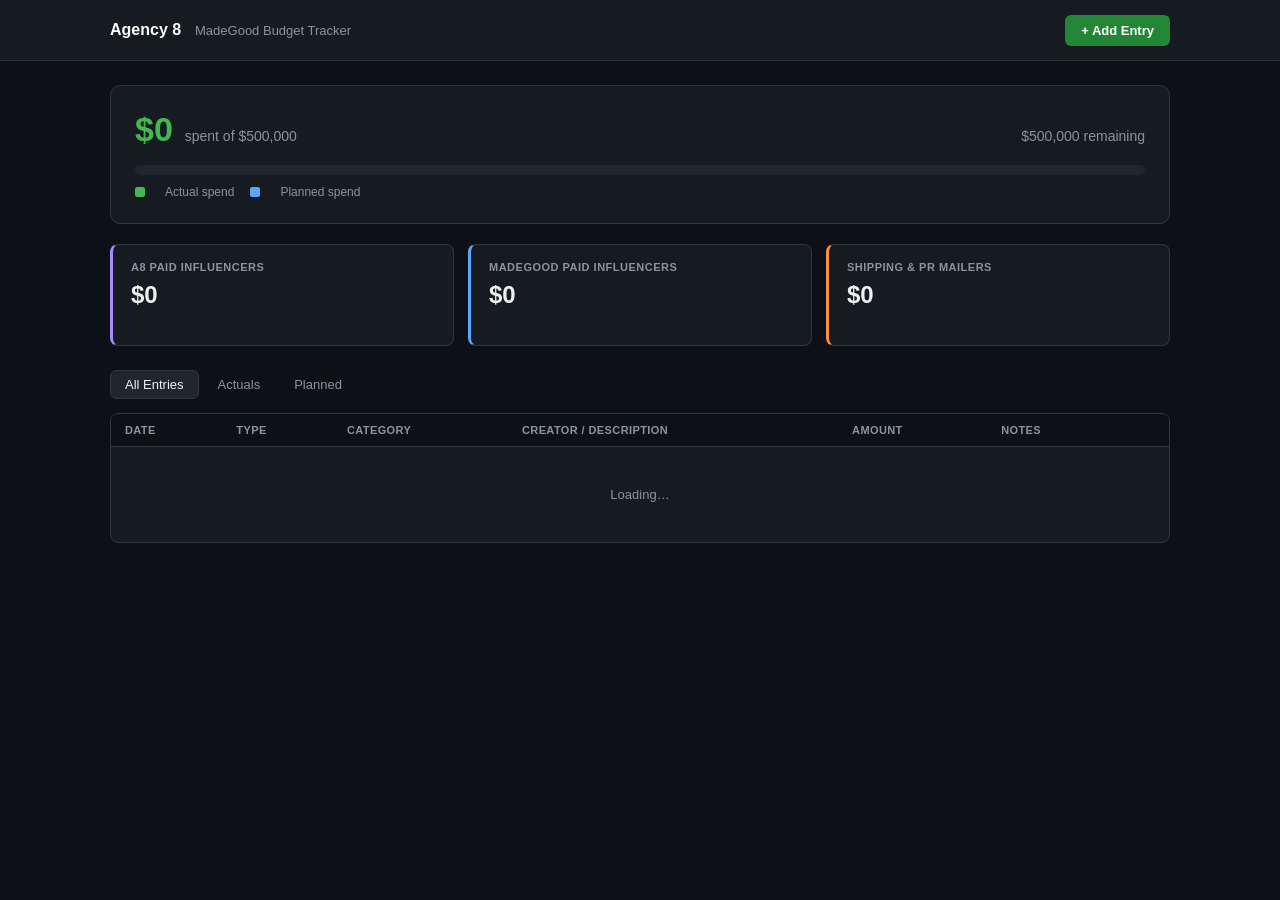
==== index.html @ 325d284b "Add files via upload" ====
<!DOCTYPE html>
<html lang="en">
<head>
  <meta charset="utf-8">
  <meta name="viewport" content="width=device-width, initial-scale=1">
  <title>MadeGood — Budget Tracker</title>
  <link rel="stylesheet" href="style.css">
</head>
<body>
  <div class="app">

    <header class="header">
      <div class="header-inner">
        <div class="header-left">
          <span class="logo">Agency 8</span>
          <span class="logo-sub">MadeGood Budget Tracker</span>
        </div>
        <button class="btn-add" id="btn-add-entry">+ Add Entry</button>
      </div>
    </header>

    <div class="container">

      <!-- Budget overview -->
      <div class="budget-overview">
        <div class="budget-header">
          <div>
            <span class="budget-spent" id="total-spent">$0</span>
            <span class="budget-label">spent of $500,000</span>
          </div>
          <span class="budget-remaining" id="total-remaining">$500,000 remaining</span>
        </div>
        <div class="progress-track">
          <div class="progress-bar actual" id="progress-actual" style="width:0%"></div>
          <div class="progress-bar planned" id="progress-planned" style="width:0%"></div>
        </div>
        <div class="progress-legend">
          <span class="legend-dot actual"></span><span>Actual spend</span>
          <span class="legend-dot planned"></span><span>Planned spend</span>
        </div>
      </div>

      <!-- Category cards -->
      <div class="category-cards">
        <div class="cat-card a8">
          <div class="cat-label">A8 Paid Influencers</div>
          <div class="cat-actual" id="cat-a8_paid-actual">$0</div>
          <div class="cat-planned" id="cat-a8_paid-planned"></div>
        </div>
        <div class="cat-card mg">
          <div class="cat-label">MadeGood Paid Influencers</div>
          <div class="cat-actual" id="cat-madegood_paid-actual">$0</div>
          <div class="cat-planned" id="cat-madegood_paid-planned"></div>
        </div>
        <div class="cat-card ship">
          <div class="cat-label">Shipping &amp; PR Mailers</div>
          <div class="cat-actual" id="cat-shipping-actual">$0</div>
          <div class="cat-planned" id="cat-shipping-planned"></div>
        </div>
      </div>

      <!-- Filter tabs -->
      <div class="filter-tabs">
        <button class="tab active" data-filter="all">All Entries</button>
        <button class="tab" data-filter="actual">Actuals</button>
        <button class="tab" data-filter="planned">Planned</button>
      </div>

      <!-- Table -->
      <div class="table-wrap">
        <table class="entries-table">
          <thead>
            <tr>
              <th>Date</th>
              <th>Type</th>
              <th>Category</th>
              <th>Creator / Description</th>
              <th>Amount</th>
              <th>Notes</th>
              <th></th>
            </tr>
          </thead>
          <tbody id="entries-tbody">
            <tr><td colspan="7" class="empty-row">Loading…</td></tr>
          </tbody>
        </table>
      </div>

    </div>

    <!-- Add Entry Modal -->
    <div class="modal-overlay hidden" id="modal-overlay">
      <div class="modal">
        <div class="modal-header">
          <h3>Add Entry</h3>
          <button class="modal-close" id="modal-close">✕</button>
        </div>
        <form id="entry-form">
          <div class="form-row">
            <div class="field">
              <label>Date</label>
              <input type="date" id="f-date" required>
            </div>
            <div class="field">
              <label>Type</label>
              <select id="f-type" required>
                <option value="actual">Actual</option>
                <option value="planned">Planned</option>
              </select>
            </div>
          </div>
          <div class="field">
            <label>Category</label>
            <select id="f-category" required>
              <option value="">— select —</option>
              <option value="a8_paid">A8 Paid Influencers</option>
              <option value="madegood_paid">MadeGood Paid Influencers</option>
              <option value="shipping">Shipping &amp; PR Mailers</option>
            </select>
          </div>
          <div class="field" id="field-handle">
            <label>Creator Handle</label>
            <input type="text" id="f-handle" placeholder="@username">
          </div>
          <div class="field">
            <label>Description</label>
            <input type="text" id="f-description" placeholder="e.g. Wave 1 PR mailers, campaign name…">
          </div>
          <div class="field">
            <label>Amount ($)</label>
            <input type="number" id="f-amount" min="0" step="0.01" required placeholder="0.00">
          </div>
          <div class="field">
            <label>Notes <span class="opt">(optional)</span></label>
            <textarea id="f-notes" rows="2" placeholder="Any extra context…"></textarea>
          </div>
          <div class="modal-footer">
            <button type="button" class="btn-cancel" id="btn-cancel">Cancel</button>
            <button type="submit" class="btn-submit" id="btn-submit">Add Entry</button>
          </div>
        </form>
      </div>
    </div>

    <!-- Confirm delete modal -->
    <div class="modal-overlay hidden" id="delete-overlay">
      <div class="modal modal-sm">
        <div class="modal-header">
          <h3>Delete entry?</h3>
        </div>
        <p style="color:#8b949e;font-size:13px;margin-bottom:20px">This can't be undone.</p>
        <div class="modal-footer">
          <button class="btn-cancel" id="delete-cancel">Cancel</button>
          <button class="btn-delete-confirm" id="delete-confirm">Delete</button>
        </div>
      </div>
    </div>

  </div>

  <script src="config.js"></script>
  <script src="app.js"></script>
</body>
</html>
---- style.css ----
* { box-sizing: border-box; margin: 0; padding: 0; }

body {
  background: #0d1117;
  color: #f0f0f0;
  font-family: -apple-system, BlinkMacSystemFont, 'Segoe UI', sans-serif;
  font-size: 14px;
  min-height: 100vh;
}

.container {
  max-width: 1100px;
  margin: 0 auto;
  padding: 24px 20px 40px;
}

/* ── Header ── */
.header {
  background: #161b22;
  border-bottom: 1px solid #30363d;
}
.header-inner {
  max-width: 1100px;
  margin: 0 auto;
  display: flex;
  align-items: center;
  justify-content: space-between;
  height: 60px;
  padding: 0 20px;
}
.logo { font-size: 16px; font-weight: 700; color: #fff; }
.logo-sub { font-size: 13px; color: #8b949e; margin-left: 10px; }

.btn-add {
  background: #238636;
  border: none;
  border-radius: 6px;
  color: #fff;
  cursor: pointer;
  font-size: 13px;
  font-weight: 600;
  padding: 8px 16px;
  transition: background 0.15s;
}
.btn-add:hover { background: #2ea043; }

/* ── Budget overview ── */
.budget-overview {
  background: #161b22;
  border: 1px solid #30363d;
  border-radius: 10px;
  padding: 24px;
  margin-bottom: 20px;
}
.budget-header {
  display: flex;
  justify-content: space-between;
  align-items: baseline;
  margin-bottom: 16px;
  flex-wrap: wrap;
  gap: 8px;
}
.budget-spent { font-size: 34px; font-weight: 700; color: #3fb950; }
.budget-label { font-size: 14px; color: #8b949e; margin-left: 8px; }
.budget-remaining { font-size: 14px; color: #8b949e; }

.progress-track {
  height: 10px;
  background: #21262d;
  border-radius: 5px;
  overflow: hidden;
  display: flex;
}
.progress-bar { height: 100%; transition: width 0.5s ease; }
.progress-bar.actual  { background: #3fb950; }
.progress-bar.planned { background: #58a6ff; }

.progress-legend {
  display: flex;
  gap: 16px;
  margin-top: 10px;
  font-size: 12px;
  color: #8b949e;
  align-items: center;
}
.legend-dot {
  display: inline-block;
  width: 10px; height: 10px;
  border-radius: 2px;
  margin-right: 4px;
}
.legend-dot.actual  { background: #3fb950; }
.legend-dot.planned { background: #58a6ff; }

/* ── Category cards ── */
.category-cards {
  display: grid;
  grid-template-columns: repeat(3, 1fr);
  gap: 14px;
  margin-bottom: 24px;
}
@media (max-width: 700px) {
  .category-cards { grid-template-columns: 1fr; }
}
.cat-card {
  background: #161b22;
  border: 1px solid #30363d;
  border-radius: 8px;
  padding: 16px 18px;
  border-left-width: 3px;
}
.cat-card.a8   { border-left-color: #a78bfa; }
.cat-card.mg   { border-left-color: #60a5fa; }
.cat-card.ship { border-left-color: #fb923c; }

.cat-label {
  font-size: 11px;
  text-transform: uppercase;
  letter-spacing: 0.5px;
  color: #8b949e;
  font-weight: 600;
  margin-bottom: 8px;
}
.cat-actual  { font-size: 24px; font-weight: 700; margin-bottom: 4px; }
.cat-planned { font-size: 12px; color: #58a6ff; min-height: 16px; }

/* ── Filter tabs ── */
.filter-tabs {
  display: flex;
  gap: 4px;
  margin-bottom: 14px;
}
.tab {
  background: none;
  border: 1px solid transparent;
  border-radius: 6px;
  color: #8b949e;
  cursor: pointer;
  font-size: 13px;
  padding: 6px 14px;
  transition: color 0.1s;
}
.tab:hover { color: #f0f0f0; }
.tab.active {
  background: #21262d;
  border-color: #30363d;
  color: #f0f0f0;
}

/* ── Table ── */
.table-wrap {
  background: #161b22;
  border: 1px solid #30363d;
  border-radius: 8px;
  overflow: hidden;
}
.entries-table {
  width: 100%;
  border-collapse: collapse;
  font-size: 13px;
}
.entries-table th {
  background: #0d1117;
  color: #8b949e;
  font-size: 11px;
  font-weight: 600;
  letter-spacing: 0.4px;
  padding: 10px 14px;
  text-align: left;
  text-transform: uppercase;
  border-bottom: 1px solid #30363d;
  white-space: nowrap;
}
.entries-table td {
  padding: 12px 14px;
  border-bottom: 1px solid #21262d;
  vertical-align: middle;
}
.entries-table tr:last-child td { border-bottom: none; }
.entries-table tr.planned-row td { opacity: 0.75; }
.entries-table tr:hover td { background: #1c2128; }

.empty-row { color: #8b949e; text-align: center; padding: 40px !important; }

/* Badges */
.type-badge {
  display: inline-block;
  font-size: 10px;
  font-weight: 600;
  padding: 2px 8px;
  border-radius: 10px;
  white-space: nowrap;
}
.type-badge.actual  { background: #0d2d1a; color: #3fb950; }
.type-badge.planned { background: #0d1f3c; color: #58a6ff; }

.cat-badge {
  display: inline-block;
  font-size: 11px;
  padding: 2px 8px;
  border-radius: 4px;
  white-space: nowrap;
}
.cat-badge.a8_paid       { background: #2d1f5e; color: #a78bfa; }
.cat-badge.madegood_paid { background: #0f2044; color: #60a5fa; }
.cat-badge.shipping      { background: #2d1f0f; color: #fb923c; }

.handle-text { font-family: monospace; font-size: 12px; color: #8b949e; }
.desc-text   { font-size: 13px; }
.amount-actual  { font-weight: 600; }
.amount-planned { font-weight: 600; color: #58a6ff; }
.notes-text { font-size: 12px; color: #8b949e; }

.btn-row-delete {
  background: none;
  border: none;
  color: #444;
  cursor: pointer;
  font-size: 14px;
  padding: 4px 6px;
  border-radius: 4px;
  line-height: 1;
}
.btn-row-delete:hover { color: #f85149; background: #2d0000; }

/* ── Modal ── */
.modal-overlay {
  position: fixed;
  inset: 0;
  background: rgba(0,0,0,0.65);
  display: flex;
  align-items: center;
  justify-content: center;
  z-index: 100;
}
.modal {
  background: #161b22;
  border: 1px solid #30363d;
  border-radius: 10px;
  padding: 24px;
  width: 460px;
  max-width: 95vw;
  max-height: 90vh;
  overflow-y: auto;
}
.modal-sm { width: 340px; }
.modal-header {
  display: flex;
  justify-content: space-between;
  align-items: center;
  margin-bottom: 20px;
}
.modal-header h3 { font-size: 16px; font-weight: 600; }
.modal-close {
  background: none; border: none;
  color: #8b949e; cursor: pointer; font-size: 16px;
}
.modal-close:hover { color: #f0f0f0; }

.field { margin-bottom: 14px; }
.form-row { display: flex; gap: 12px; }
.form-row .field { flex: 1; }

label {
  display: block;
  font-size: 11px;
  color: #8b949e;
  text-transform: uppercase;
  letter-spacing: 0.4px;
  font-weight: 600;
  margin-bottom: 4px;
}
.opt { font-size: 10px; text-transform: none; letter-spacing: 0; font-weight: 400; }

input, select, textarea {
  width: 100%;
  background: #0d1117;
  border: 1px solid #30363d;
  border-radius: 5px;
  color: #f0f0f0;
  font-size: 13px;
  padding: 7px 10px;
  outline: none;
  font-family: inherit;
}
input:focus, select:focus, textarea:focus { border-color: #58a6ff; }
textarea { resize: none; }
select option { background: #161b22; }

.modal-footer {
  display: flex;
  gap: 8px;
  justify-content: flex-end;
  margin-top: 20px;
}
.btn-cancel {
  background: none;
  border: 1px solid #30363d;
  border-radius: 6px;
  color: #8b949e;
  cursor: pointer;
  font-size: 13px;
  padding: 8px 16px;
}
.btn-cancel:hover { border-color: #8b949e; color: #f0f0f0; }
.btn-submit {
  background: #238636;
  border: none;
  border-radius: 6px;
  color: #fff;
  cursor: pointer;
  font-size: 13px;
  font-weight: 600;
  padding: 8px 18px;
}
.btn-submit:hover { background: #2ea043; }
.btn-submit:disabled { background: #21262d; color: #555; cursor: not-allowed; }
.btn-delete-confirm {
  background: #b91c1c;
  border: none;
  border-radius: 6px;
  color: #fff;
  cursor: pointer;
  font-size: 13px;
  font-weight: 600;
  padding: 8px 18px;
}
.btn-delete-confirm:hover { background: #dc2626; }

.hidden { display: none !important; }
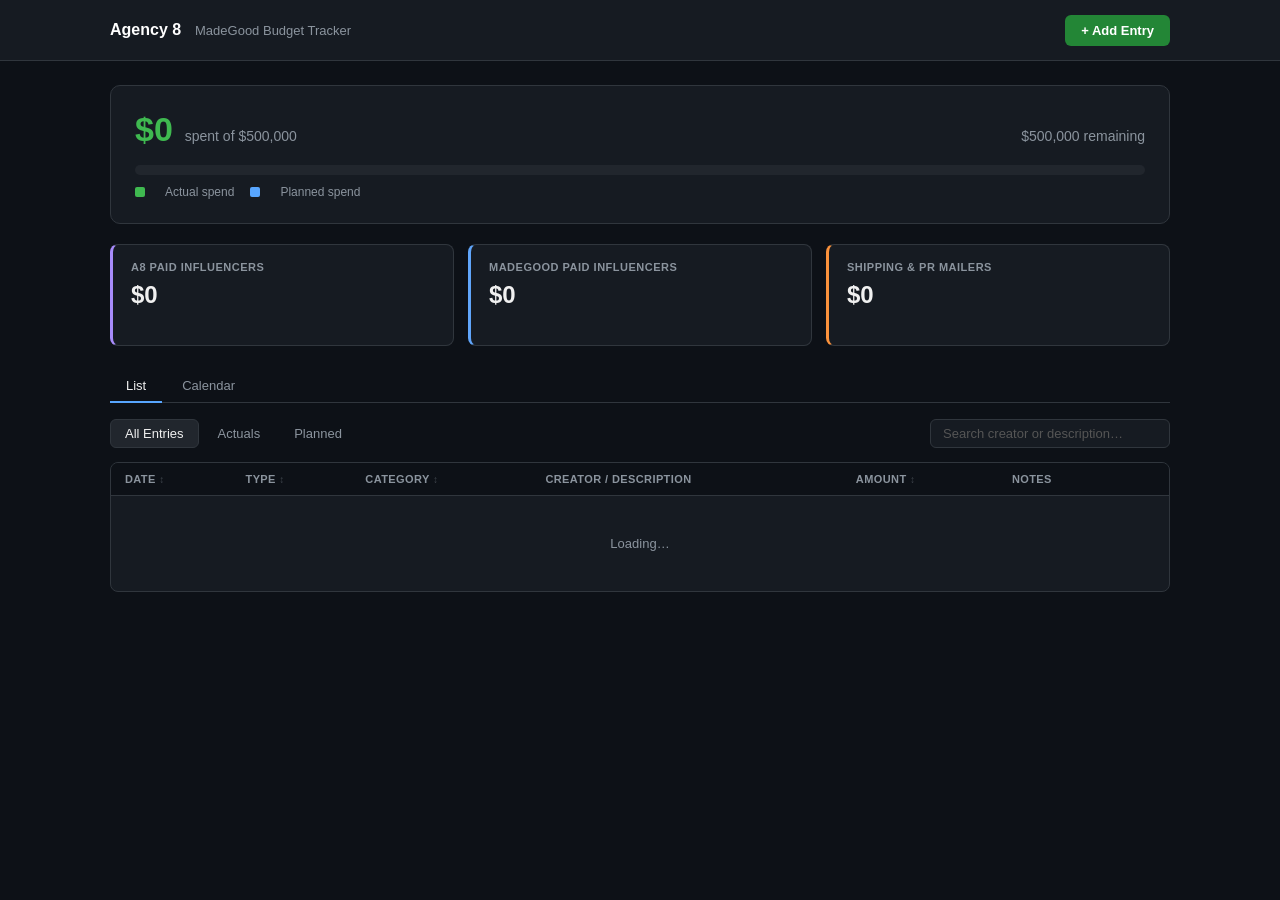
==== commit ccd4e5c3: "Add files via upload" ====
--- a/index.html
+++ b/index.html
@@ -42,48 +42,91 @@
 
       <!-- Category cards -->
       <div class="category-cards">
-        <div class="cat-card a8">
+        <div class="cat-card a8" id="cat-card-a8_paid" data-cat="a8_paid" title="Click to filter">
           <div class="cat-label">A8 Paid Influencers</div>
           <div class="cat-actual" id="cat-a8_paid-actual">$0</div>
           <div class="cat-planned" id="cat-a8_paid-planned"></div>
         </div>
-        <div class="cat-card mg">
+        <div class="cat-card mg" id="cat-card-madegood_paid" data-cat="madegood_paid" title="Click to filter">
           <div class="cat-label">MadeGood Paid Influencers</div>
           <div class="cat-actual" id="cat-madegood_paid-actual">$0</div>
           <div class="cat-planned" id="cat-madegood_paid-planned"></div>
         </div>
-        <div class="cat-card ship">
+        <div class="cat-card ship" id="cat-card-shipping" data-cat="shipping" title="Click to filter">
           <div class="cat-label">Shipping &amp; PR Mailers</div>
           <div class="cat-actual" id="cat-shipping-actual">$0</div>
           <div class="cat-planned" id="cat-shipping-planned"></div>
         </div>
       </div>
 
-      <!-- Filter tabs -->
-      <div class="filter-tabs">
-        <button class="tab active" data-filter="all">All Entries</button>
-        <button class="tab" data-filter="actual">Actuals</button>
-        <button class="tab" data-filter="planned">Planned</button>
-      </div>
-
-      <!-- Table -->
-      <div class="table-wrap">
-        <table class="entries-table">
-          <thead>
-            <tr>
-              <th>Date</th>
-              <th>Type</th>
-              <th>Category</th>
-              <th>Creator / Description</th>
-              <th>Amount</th>
-              <th>Notes</th>
-              <th></th>
-            </tr>
-          </thead>
-          <tbody id="entries-tbody">
-            <tr><td colspan="7" class="empty-row">Loading…</td></tr>
-          </tbody>
-        </table>
+      <!-- View tabs -->
+      <div class="view-tabs">
+        <button class="view-tab active" data-view="table">List</button>
+        <button class="view-tab" data-view="calendar">Calendar</button>
+      </div>
+
+      <!-- TABLE VIEW -->
+      <div id="view-table">
+        <div class="table-controls">
+          <div class="filter-tabs">
+            <button class="tab active" data-filter="all">All Entries</button>
+            <button class="tab" data-filter="actual">Actuals</button>
+            <button class="tab" data-filter="planned">Planned</button>
+          </div>
+          <input type="search" id="search-input" class="search-input" placeholder="Search creator or description…">
+        </div>
+
+        <div class="table-wrap">
+          <table class="entries-table">
+            <thead>
+              <tr>
+                <th class="sortable" data-col="date">Date <span class="sort-icon">↕</span></th>
+                <th class="sortable" data-col="entry_type">Type <span class="sort-icon">↕</span></th>
+                <th class="sortable" data-col="category">Category <span class="sort-icon">↕</span></th>
+                <th>Creator / Description</th>
+                <th class="sortable" data-col="amount">Amount <span class="sort-icon">↕</span></th>
+                <th>Notes</th>
+                <th></th>
+              </tr>
+            </thead>
+            <tbody id="entries-tbody">
+              <tr><td colspan="7" class="empty-row">Loading…</td></tr>
+            </tbody>
+          </table>
+        </div>
+      </div>
+
+      <!-- CALENDAR VIEW -->
+      <div id="view-calendar" class="hidden">
+        <div class="cal-header">
+          <button class="cal-nav" id="cal-prev">&#8592;</button>
+          <span class="cal-title" id="cal-title"></span>
+          <button class="cal-nav" id="cal-next">&#8594;</button>
+        </div>
+        <div class="cal-grid">
+          <div class="cal-dow">Sun</div>
+          <div class="cal-dow">Mon</div>
+          <div class="cal-dow">Tue</div>
+          <div class="cal-dow">Wed</div>
+          <div class="cal-dow">Thu</div>
+          <div class="cal-dow">Fri</div>
+          <div class="cal-dow">Sat</div>
+        </div>
+        <div class="cal-days" id="cal-days"></div>
+        <div class="cal-detail hidden" id="cal-detail">
+          <div class="cal-detail-header">
+            <span id="cal-detail-date"></span>
+            <button class="cal-detail-close" id="cal-detail-close">✕</button>
+          </div>
+          <table class="entries-table">
+            <thead>
+              <tr>
+                <th>Type</th><th>Category</th><th>Creator / Description</th><th>Amount</th><th>Notes</th>
+              </tr>
+            </thead>
+            <tbody id="cal-detail-tbody"></tbody>
+          </table>
+        </div>
       </div>
 
     </div>
--- a/style.css
+++ b/style.css
@@ -15,10 +15,7 @@
 }
 
 /* ── Header ── */
-.header {
-  background: #161b22;
-  border-bottom: 1px solid #30363d;
-}
+.header { background: #161b22; border-bottom: 1px solid #30363d; }
 .header-inner {
   max-width: 1100px;
   margin: 0 auto;
@@ -30,176 +27,148 @@
 }
 .logo { font-size: 16px; font-weight: 700; color: #fff; }
 .logo-sub { font-size: 13px; color: #8b949e; margin-left: 10px; }
-
 .btn-add {
-  background: #238636;
-  border: none;
-  border-radius: 6px;
-  color: #fff;
-  cursor: pointer;
-  font-size: 13px;
-  font-weight: 600;
-  padding: 8px 16px;
-  transition: background 0.15s;
+  background: #238636; border: none; border-radius: 6px;
+  color: #fff; cursor: pointer; font-size: 13px; font-weight: 600;
+  padding: 8px 16px; transition: background 0.15s;
 }
 .btn-add:hover { background: #2ea043; }
 
 /* ── Budget overview ── */
 .budget-overview {
-  background: #161b22;
-  border: 1px solid #30363d;
-  border-radius: 10px;
-  padding: 24px;
-  margin-bottom: 20px;
+  background: #161b22; border: 1px solid #30363d;
+  border-radius: 10px; padding: 24px; margin-bottom: 20px;
 }
 .budget-header {
-  display: flex;
-  justify-content: space-between;
-  align-items: baseline;
-  margin-bottom: 16px;
-  flex-wrap: wrap;
-  gap: 8px;
+  display: flex; justify-content: space-between;
+  align-items: baseline; margin-bottom: 16px;
+  flex-wrap: wrap; gap: 8px;
 }
 .budget-spent { font-size: 34px; font-weight: 700; color: #3fb950; }
 .budget-label { font-size: 14px; color: #8b949e; margin-left: 8px; }
 .budget-remaining { font-size: 14px; color: #8b949e; }
-
 .progress-track {
-  height: 10px;
-  background: #21262d;
-  border-radius: 5px;
-  overflow: hidden;
-  display: flex;
+  height: 10px; background: #21262d;
+  border-radius: 5px; overflow: hidden; display: flex;
 }
 .progress-bar { height: 100%; transition: width 0.5s ease; }
 .progress-bar.actual  { background: #3fb950; }
 .progress-bar.planned { background: #58a6ff; }
-
 .progress-legend {
-  display: flex;
-  gap: 16px;
-  margin-top: 10px;
-  font-size: 12px;
-  color: #8b949e;
-  align-items: center;
+  display: flex; gap: 16px; margin-top: 10px;
+  font-size: 12px; color: #8b949e; align-items: center;
 }
 .legend-dot {
-  display: inline-block;
-  width: 10px; height: 10px;
-  border-radius: 2px;
-  margin-right: 4px;
+  display: inline-block; width: 10px; height: 10px;
+  border-radius: 2px; margin-right: 4px;
 }
 .legend-dot.actual  { background: #3fb950; }
 .legend-dot.planned { background: #58a6ff; }
 
 /* ── Category cards ── */
 .category-cards {
-  display: grid;
-  grid-template-columns: repeat(3, 1fr);
-  gap: 14px;
-  margin-bottom: 24px;
-}
-@media (max-width: 700px) {
-  .category-cards { grid-template-columns: 1fr; }
-}
+  display: grid; grid-template-columns: repeat(3, 1fr);
+  gap: 14px; margin-bottom: 24px;
+}
+@media (max-width: 700px) { .category-cards { grid-template-columns: 1fr; } }
 .cat-card {
-  background: #161b22;
-  border: 1px solid #30363d;
-  border-radius: 8px;
-  padding: 16px 18px;
-  border-left-width: 3px;
-}
+  background: #161b22; border: 1px solid #30363d;
+  border-radius: 8px; padding: 16px 18px;
+  border-left-width: 3px; cursor: pointer;
+  transition: background 0.15s, border-color 0.15s;
+}
+.cat-card:hover { background: #1c2128; }
+.cat-card.active-filter { background: #1c2128; border-color: #58a6ff !important; }
 .cat-card.a8   { border-left-color: #a78bfa; }
 .cat-card.mg   { border-left-color: #60a5fa; }
 .cat-card.ship { border-left-color: #fb923c; }
-
 .cat-label {
-  font-size: 11px;
-  text-transform: uppercase;
-  letter-spacing: 0.5px;
-  color: #8b949e;
-  font-weight: 600;
-  margin-bottom: 8px;
+  font-size: 11px; text-transform: uppercase;
+  letter-spacing: 0.5px; color: #8b949e;
+  font-weight: 600; margin-bottom: 8px;
 }
 .cat-actual  { font-size: 24px; font-weight: 700; margin-bottom: 4px; }
 .cat-planned { font-size: 12px; color: #58a6ff; min-height: 16px; }
 
-/* ── Filter tabs ── */
-.filter-tabs {
-  display: flex;
-  gap: 4px;
-  margin-bottom: 14px;
-}
+/* ── View tabs ── */
+.view-tabs {
+  display: flex; gap: 4px; margin-bottom: 16px;
+  border-bottom: 1px solid #30363d; padding-bottom: 0;
+}
+.view-tab {
+  background: none; border: none; border-bottom: 2px solid transparent;
+  color: #8b949e; cursor: pointer; font-size: 13px;
+  padding: 8px 16px; margin-bottom: -1px;
+}
+.view-tab:hover { color: #f0f0f0; }
+.view-tab.active { color: #f0f0f0; border-bottom-color: #58a6ff; }
+
+/* ── Table controls ── */
+.table-controls {
+  display: flex; align-items: center;
+  justify-content: space-between; gap: 12px;
+  margin-bottom: 14px; flex-wrap: wrap;
+}
+.filter-tabs { display: flex; gap: 4px; }
 .tab {
-  background: none;
-  border: 1px solid transparent;
-  border-radius: 6px;
-  color: #8b949e;
-  cursor: pointer;
-  font-size: 13px;
-  padding: 6px 14px;
-  transition: color 0.1s;
+  background: none; border: 1px solid transparent;
+  border-radius: 6px; color: #8b949e;
+  cursor: pointer; font-size: 13px; padding: 6px 14px;
 }
 .tab:hover { color: #f0f0f0; }
-.tab.active {
-  background: #21262d;
-  border-color: #30363d;
-  color: #f0f0f0;
-}
+.tab.active { background: #21262d; border-color: #30363d; color: #f0f0f0; }
+.search-input {
+  background: #161b22; border: 1px solid #30363d;
+  border-radius: 6px; color: #f0f0f0;
+  font-size: 13px; outline: none;
+  padding: 6px 12px; width: 240px;
+}
+.search-input:focus { border-color: #58a6ff; }
+.search-input::placeholder { color: #555; }
 
 /* ── Table ── */
 .table-wrap {
-  background: #161b22;
-  border: 1px solid #30363d;
-  border-radius: 8px;
-  overflow: hidden;
+  background: #161b22; border: 1px solid #30363d;
+  border-radius: 8px; overflow: hidden;
 }
 .entries-table {
-  width: 100%;
-  border-collapse: collapse;
-  font-size: 13px;
+  width: 100%; border-collapse: collapse; font-size: 13px;
 }
 .entries-table th {
-  background: #0d1117;
-  color: #8b949e;
-  font-size: 11px;
-  font-weight: 600;
-  letter-spacing: 0.4px;
-  padding: 10px 14px;
-  text-align: left;
-  text-transform: uppercase;
-  border-bottom: 1px solid #30363d;
-  white-space: nowrap;
-}
+  background: #0d1117; color: #8b949e;
+  font-size: 11px; font-weight: 600;
+  letter-spacing: 0.4px; padding: 10px 14px;
+  text-align: left; text-transform: uppercase;
+  border-bottom: 1px solid #30363d; white-space: nowrap;
+}
+.entries-table th.sortable { cursor: pointer; user-select: none; }
+.entries-table th.sortable:hover { color: #f0f0f0; }
+.entries-table th.sort-asc .sort-icon::after  { content: ' ↑'; color: #58a6ff; }
+.entries-table th.sort-desc .sort-icon::after { content: ' ↓'; color: #58a6ff; }
+.entries-table th.sort-asc .sort-icon,
+.entries-table th.sort-desc .sort-icon { visibility: hidden; }
+.sort-icon { opacity: 0.4; font-size: 10px; }
+.entries-table th.sort-asc,
+.entries-table th.sort-desc { color: #f0f0f0; }
+
 .entries-table td {
-  padding: 12px 14px;
-  border-bottom: 1px solid #21262d;
-  vertical-align: middle;
+  padding: 12px 14px; border-bottom: 1px solid #21262d; vertical-align: middle;
 }
 .entries-table tr:last-child td { border-bottom: none; }
-.entries-table tr.planned-row td { opacity: 0.75; }
+.entries-table tr.planned-row td { opacity: 0.8; }
 .entries-table tr:hover td { background: #1c2128; }
-
 .empty-row { color: #8b949e; text-align: center; padding: 40px !important; }
 
 /* Badges */
 .type-badge {
-  display: inline-block;
-  font-size: 10px;
-  font-weight: 600;
-  padding: 2px 8px;
-  border-radius: 10px;
-  white-space: nowrap;
+  display: inline-block; font-size: 10px; font-weight: 600;
+  padding: 2px 8px; border-radius: 10px; white-space: nowrap;
 }
 .type-badge.actual  { background: #0d2d1a; color: #3fb950; }
 .type-badge.planned { background: #0d1f3c; color: #58a6ff; }
-
 .cat-badge {
-  display: inline-block;
-  font-size: 11px;
-  padding: 2px 8px;
-  border-radius: 4px;
-  white-space: nowrap;
+  display: inline-block; font-size: 11px;
+  padding: 2px 8px; border-radius: 4px; white-space: nowrap;
 }
 .cat-badge.a8_paid       { background: #2d1f5e; color: #a78bfa; }
 .cat-badge.madegood_paid { background: #0f2044; color: #60a5fa; }
@@ -210,120 +179,123 @@
 .amount-actual  { font-weight: 600; }
 .amount-planned { font-weight: 600; color: #58a6ff; }
 .notes-text { font-size: 12px; color: #8b949e; }
-
 .btn-row-delete {
-  background: none;
-  border: none;
-  color: #444;
-  cursor: pointer;
-  font-size: 14px;
-  padding: 4px 6px;
-  border-radius: 4px;
-  line-height: 1;
+  background: none; border: none; color: #444;
+  cursor: pointer; font-size: 14px; padding: 4px 6px; border-radius: 4px;
 }
 .btn-row-delete:hover { color: #f85149; background: #2d0000; }
+
+/* ── Calendar ── */
+.cal-header {
+  display: flex; align-items: center;
+  justify-content: space-between; margin-bottom: 16px;
+}
+.cal-title { font-size: 16px; font-weight: 600; }
+.cal-nav {
+  background: #161b22; border: 1px solid #30363d;
+  border-radius: 6px; color: #f0f0f0;
+  cursor: pointer; font-size: 16px; padding: 6px 14px;
+}
+.cal-nav:hover { background: #1c2128; }
+.cal-grid {
+  display: grid; grid-template-columns: repeat(7, 1fr);
+  gap: 2px; margin-bottom: 2px;
+}
+.cal-dow {
+  text-align: center; font-size: 11px; font-weight: 600;
+  text-transform: uppercase; letter-spacing: 0.5px;
+  color: #8b949e; padding: 8px 0;
+}
+.cal-days {
+  display: grid; grid-template-columns: repeat(7, 1fr); gap: 2px;
+}
+.cal-day {
+  background: #161b22; border: 1px solid #30363d;
+  border-radius: 6px; min-height: 80px; padding: 8px;
+  cursor: default;
+}
+.cal-day.has-entries { cursor: pointer; }
+.cal-day.has-entries:hover { background: #1c2128; border-color: #58a6ff; }
+.cal-day.empty-day { background: #0d1117; border-color: #21262d; opacity: 0.4; }
+.cal-day.today { border-color: #58a6ff; }
+.cal-day-num {
+  font-size: 12px; font-weight: 600; color: #8b949e; margin-bottom: 6px;
+}
+.cal-day.today .cal-day-num { color: #58a6ff; }
+.cal-entry-dot {
+  font-size: 11px; font-weight: 600; margin-bottom: 2px;
+  padding: 1px 5px; border-radius: 3px; display: inline-block;
+}
+.cal-entry-dot.actual  { background: #0d2d1a; color: #3fb950; }
+.cal-entry-dot.planned { background: #0d1f3c; color: #58a6ff; }
+
+.cal-detail {
+  background: #161b22; border: 1px solid #30363d;
+  border-radius: 8px; margin-top: 16px; overflow: hidden;
+}
+.cal-detail-header {
+  display: flex; justify-content: space-between; align-items: center;
+  padding: 12px 16px; border-bottom: 1px solid #30363d;
+  font-weight: 600; font-size: 14px;
+}
+.cal-detail-close {
+  background: none; border: none; color: #8b949e;
+  cursor: pointer; font-size: 14px;
+}
+.cal-detail-close:hover { color: #f0f0f0; }
 
 /* ── Modal ── */
 .modal-overlay {
-  position: fixed;
-  inset: 0;
-  background: rgba(0,0,0,0.65);
-  display: flex;
-  align-items: center;
-  justify-content: center;
-  z-index: 100;
+  position: fixed; inset: 0; background: rgba(0,0,0,0.65);
+  display: flex; align-items: center; justify-content: center; z-index: 100;
 }
 .modal {
-  background: #161b22;
-  border: 1px solid #30363d;
-  border-radius: 10px;
-  padding: 24px;
-  width: 460px;
-  max-width: 95vw;
-  max-height: 90vh;
-  overflow-y: auto;
+  background: #161b22; border: 1px solid #30363d;
+  border-radius: 10px; padding: 24px;
+  width: 460px; max-width: 95vw;
+  max-height: 90vh; overflow-y: auto;
 }
 .modal-sm { width: 340px; }
 .modal-header {
-  display: flex;
-  justify-content: space-between;
-  align-items: center;
-  margin-bottom: 20px;
+  display: flex; justify-content: space-between;
+  align-items: center; margin-bottom: 20px;
 }
 .modal-header h3 { font-size: 16px; font-weight: 600; }
-.modal-close {
-  background: none; border: none;
-  color: #8b949e; cursor: pointer; font-size: 16px;
-}
+.modal-close { background: none; border: none; color: #8b949e; cursor: pointer; font-size: 16px; }
 .modal-close:hover { color: #f0f0f0; }
-
 .field { margin-bottom: 14px; }
 .form-row { display: flex; gap: 12px; }
 .form-row .field { flex: 1; }
-
 label {
-  display: block;
-  font-size: 11px;
-  color: #8b949e;
-  text-transform: uppercase;
-  letter-spacing: 0.4px;
-  font-weight: 600;
-  margin-bottom: 4px;
+  display: block; font-size: 11px; color: #8b949e;
+  text-transform: uppercase; letter-spacing: 0.4px;
+  font-weight: 600; margin-bottom: 4px;
 }
 .opt { font-size: 10px; text-transform: none; letter-spacing: 0; font-weight: 400; }
-
 input, select, textarea {
-  width: 100%;
-  background: #0d1117;
-  border: 1px solid #30363d;
-  border-radius: 5px;
-  color: #f0f0f0;
-  font-size: 13px;
-  padding: 7px 10px;
-  outline: none;
-  font-family: inherit;
+  width: 100%; background: #0d1117; border: 1px solid #30363d;
+  border-radius: 5px; color: #f0f0f0; font-size: 13px;
+  padding: 7px 10px; outline: none; font-family: inherit;
 }
 input:focus, select:focus, textarea:focus { border-color: #58a6ff; }
 textarea { resize: none; }
 select option { background: #161b22; }
-
-.modal-footer {
-  display: flex;
-  gap: 8px;
-  justify-content: flex-end;
-  margin-top: 20px;
-}
+.modal-footer { display: flex; gap: 8px; justify-content: flex-end; margin-top: 20px; }
 .btn-cancel {
-  background: none;
-  border: 1px solid #30363d;
-  border-radius: 6px;
-  color: #8b949e;
-  cursor: pointer;
-  font-size: 13px;
-  padding: 8px 16px;
+  background: none; border: 1px solid #30363d; border-radius: 6px;
+  color: #8b949e; cursor: pointer; font-size: 13px; padding: 8px 16px;
 }
 .btn-cancel:hover { border-color: #8b949e; color: #f0f0f0; }
 .btn-submit {
-  background: #238636;
-  border: none;
-  border-radius: 6px;
-  color: #fff;
-  cursor: pointer;
-  font-size: 13px;
-  font-weight: 600;
-  padding: 8px 18px;
+  background: #238636; border: none; border-radius: 6px;
+  color: #fff; cursor: pointer; font-size: 13px;
+  font-weight: 600; padding: 8px 18px;
 }
 .btn-submit:hover { background: #2ea043; }
 .btn-submit:disabled { background: #21262d; color: #555; cursor: not-allowed; }
 .btn-delete-confirm {
-  background: #b91c1c;
-  border: none;
-  border-radius: 6px;
-  color: #fff;
-  cursor: pointer;
-  font-size: 13px;
-  font-weight: 600;
-  padding: 8px 18px;
+  background: #b91c1c; border: none; border-radius: 6px;
+  color: #fff; cursor: pointer; font-size: 13px; font-weight: 600; padding: 8px 18px;
 }
 .btn-delete-confirm:hover { background: #dc2626; }
 
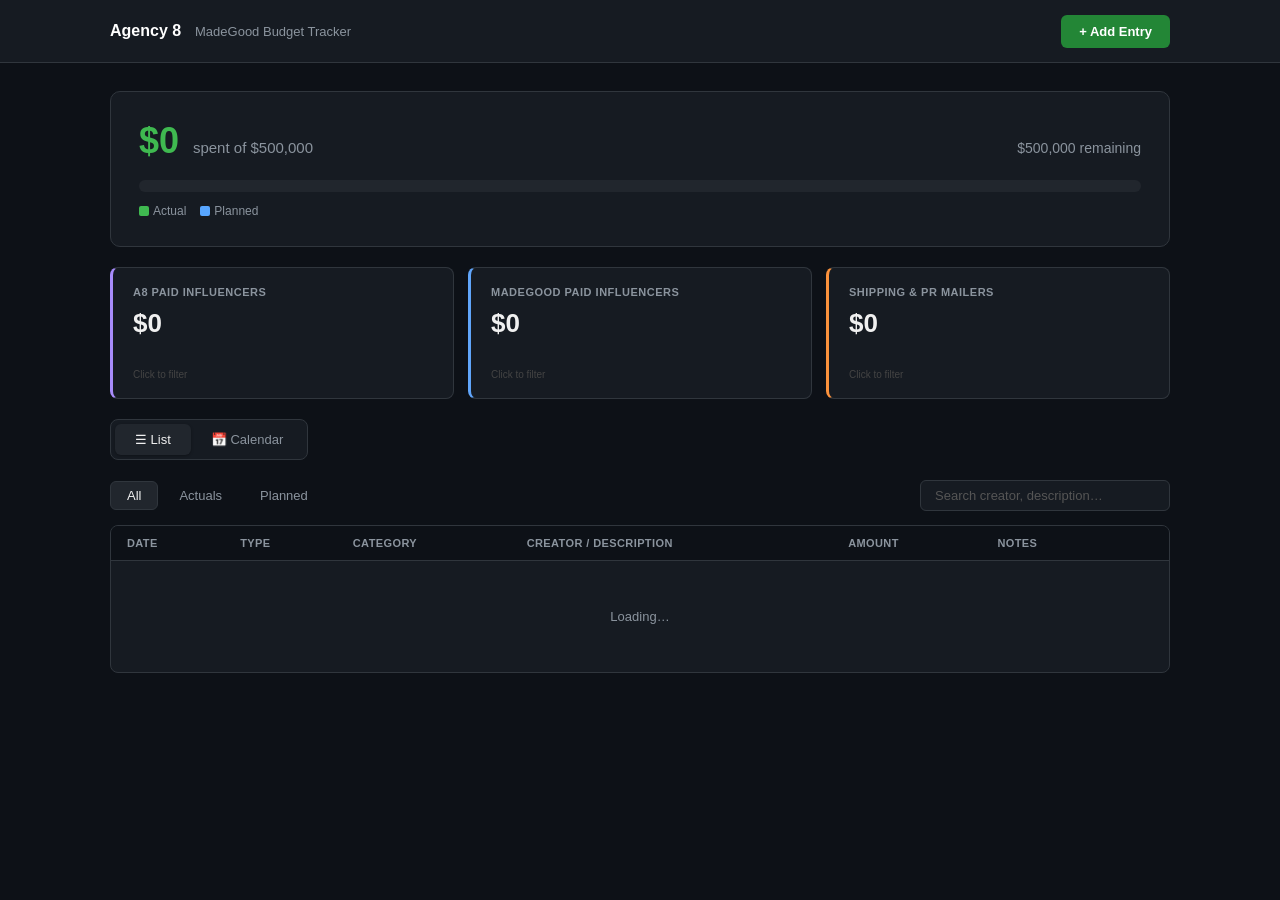
==== commit 16991b70: "Add files via upload" ====
--- a/index.html
+++ b/index.html
@@ -7,201 +7,199 @@
   <link rel="stylesheet" href="style.css">
 </head>
 <body>
-  <div class="app">
-
-    <header class="header">
-      <div class="header-inner">
-        <div class="header-left">
-          <span class="logo">Agency 8</span>
-          <span class="logo-sub">MadeGood Budget Tracker</span>
-        </div>
-        <button class="btn-add" id="btn-add-entry">+ Add Entry</button>
-      </div>
-    </header>
-
-    <div class="container">
-
-      <!-- Budget overview -->
-      <div class="budget-overview">
-        <div class="budget-header">
-          <div>
-            <span class="budget-spent" id="total-spent">$0</span>
-            <span class="budget-label">spent of $500,000</span>
+<div class="app">
+
+  <header class="header">
+    <div class="header-inner">
+      <div class="header-left">
+        <span class="logo">Agency 8</span>
+        <span class="logo-sub">MadeGood Budget Tracker</span>
+      </div>
+      <button class="btn-add" id="btn-add-entry">+ Add Entry</button>
+    </div>
+  </header>
+
+  <div class="container">
+
+    <!-- Budget bar -->
+    <div class="budget-card">
+      <div class="budget-top">
+        <div>
+          <span class="budget-num" id="total-spent">$0</span>
+          <span class="budget-of">spent of $500,000</span>
+        </div>
+        <span class="budget-rem" id="total-remaining">$500,000 remaining</span>
+      </div>
+      <div class="progress-track">
+        <div class="progress-fill actual" id="progress-actual" style="width:0%"></div>
+        <div class="progress-fill planned" id="progress-planned" style="width:0%"></div>
+      </div>
+      <div class="legend">
+        <span class="legend-dot actual"></span> Actual &nbsp;&nbsp;
+        <span class="legend-dot planned"></span> Planned
+      </div>
+    </div>
+
+    <!-- Category cards -->
+    <div class="cat-grid">
+      <div class="cat-card a8"   id="cc-a8_paid"       data-cat="a8_paid">
+        <div class="cc-label">A8 Paid Influencers</div>
+        <div class="cc-num"   id="cat-a8_paid-actual">$0</div>
+        <div class="cc-plan"  id="cat-a8_paid-planned"></div>
+        <div class="cc-hint">Click to filter</div>
+      </div>
+      <div class="cat-card mg"   id="cc-madegood_paid"  data-cat="madegood_paid">
+        <div class="cc-label">MadeGood Paid Influencers</div>
+        <div class="cc-num"   id="cat-madegood_paid-actual">$0</div>
+        <div class="cc-plan"  id="cat-madegood_paid-planned"></div>
+        <div class="cc-hint">Click to filter</div>
+      </div>
+      <div class="cat-card ship" id="cc-shipping"       data-cat="shipping">
+        <div class="cc-label">Shipping &amp; PR Mailers</div>
+        <div class="cc-num"   id="cat-shipping-actual">$0</div>
+        <div class="cc-plan"  id="cat-shipping-planned"></div>
+        <div class="cc-hint">Click to filter</div>
+      </div>
+    </div>
+
+    <!-- Active filter banner -->
+    <div class="filter-banner hidden" id="filter-banner">
+      Showing: <strong id="filter-banner-label"></strong>
+      <button class="filter-clear" id="filter-clear">✕ Clear filter</button>
+    </div>
+
+    <!-- View toggle -->
+    <div class="view-toggle">
+      <button class="vt-btn active" data-view="table" id="vt-table">☰ List</button>
+      <button class="vt-btn"        data-view="calendar" id="vt-calendar">📅 Calendar</button>
+    </div>
+
+    <!-- LIST VIEW -->
+    <div id="view-table">
+      <div class="toolbar">
+        <div class="type-tabs">
+          <button class="ttab active" data-filter="all">All</button>
+          <button class="ttab" data-filter="actual">Actuals</button>
+          <button class="ttab" data-filter="planned">Planned</button>
+        </div>
+        <input type="search" id="search-input" class="search-box" placeholder="Search creator, description…">
+      </div>
+      <div class="table-wrap">
+        <table class="tbl">
+          <thead>
+            <tr>
+              <th class="sh" data-col="date">Date</th>
+              <th class="sh" data-col="entry_type">Type</th>
+              <th class="sh" data-col="category">Category</th>
+              <th>Creator / Description</th>
+              <th class="sh" data-col="amount">Amount</th>
+              <th>Notes</th>
+              <th></th>
+            </tr>
+          </thead>
+          <tbody id="entries-tbody">
+            <tr><td colspan="7" class="empty-cell">Loading…</td></tr>
+          </tbody>
+        </table>
+      </div>
+    </div>
+
+    <!-- CALENDAR VIEW -->
+    <div id="view-calendar" class="hidden">
+      <div class="cal-nav-row">
+        <button class="cal-btn" id="cal-prev">← Prev</button>
+        <span class="cal-month-label" id="cal-title"></span>
+        <button class="cal-btn" id="cal-next">Next →</button>
+      </div>
+      <div class="cal-dow-row">
+        <div>Sun</div><div>Mon</div><div>Tue</div><div>Wed</div>
+        <div>Thu</div><div>Fri</div><div>Sat</div>
+      </div>
+      <div class="cal-grid" id="cal-days"></div>
+      <div class="cal-detail hidden" id="cal-detail">
+        <div class="cal-detail-hdr">
+          <span id="cal-detail-date"></span>
+          <button class="cal-close" id="cal-detail-close">✕</button>
+        </div>
+        <table class="tbl">
+          <thead>
+            <tr><th>Type</th><th>Category</th><th>Creator / Description</th><th>Amount</th><th>Notes</th></tr>
+          </thead>
+          <tbody id="cal-detail-tbody"></tbody>
+        </table>
+      </div>
+    </div>
+
+  </div>
+
+  <!-- Add Entry Modal -->
+  <div class="overlay hidden" id="modal-overlay">
+    <div class="modal">
+      <div class="modal-hdr">
+        <h3>Add Entry</h3>
+        <button class="modal-x" id="modal-close">✕</button>
+      </div>
+      <form id="entry-form">
+        <div class="form-row">
+          <div class="fld">
+            <label>Date</label>
+            <input type="date" id="f-date" required>
           </div>
-          <span class="budget-remaining" id="total-remaining">$500,000 remaining</span>
-        </div>
-        <div class="progress-track">
-          <div class="progress-bar actual" id="progress-actual" style="width:0%"></div>
-          <div class="progress-bar planned" id="progress-planned" style="width:0%"></div>
-        </div>
-        <div class="progress-legend">
-          <span class="legend-dot actual"></span><span>Actual spend</span>
-          <span class="legend-dot planned"></span><span>Planned spend</span>
-        </div>
-      </div>
-
-      <!-- Category cards -->
-      <div class="category-cards">
-        <div class="cat-card a8" id="cat-card-a8_paid" data-cat="a8_paid" title="Click to filter">
-          <div class="cat-label">A8 Paid Influencers</div>
-          <div class="cat-actual" id="cat-a8_paid-actual">$0</div>
-          <div class="cat-planned" id="cat-a8_paid-planned"></div>
-        </div>
-        <div class="cat-card mg" id="cat-card-madegood_paid" data-cat="madegood_paid" title="Click to filter">
-          <div class="cat-label">MadeGood Paid Influencers</div>
-          <div class="cat-actual" id="cat-madegood_paid-actual">$0</div>
-          <div class="cat-planned" id="cat-madegood_paid-planned"></div>
-        </div>
-        <div class="cat-card ship" id="cat-card-shipping" data-cat="shipping" title="Click to filter">
-          <div class="cat-label">Shipping &amp; PR Mailers</div>
-          <div class="cat-actual" id="cat-shipping-actual">$0</div>
-          <div class="cat-planned" id="cat-shipping-planned"></div>
-        </div>
-      </div>
-
-      <!-- View tabs -->
-      <div class="view-tabs">
-        <button class="view-tab active" data-view="table">List</button>
-        <button class="view-tab" data-view="calendar">Calendar</button>
-      </div>
-
-      <!-- TABLE VIEW -->
-      <div id="view-table">
-        <div class="table-controls">
-          <div class="filter-tabs">
-            <button class="tab active" data-filter="all">All Entries</button>
-            <button class="tab" data-filter="actual">Actuals</button>
-            <button class="tab" data-filter="planned">Planned</button>
-          </div>
-          <input type="search" id="search-input" class="search-input" placeholder="Search creator or description…">
-        </div>
-
-        <div class="table-wrap">
-          <table class="entries-table">
-            <thead>
-              <tr>
-                <th class="sortable" data-col="date">Date <span class="sort-icon">↕</span></th>
-                <th class="sortable" data-col="entry_type">Type <span class="sort-icon">↕</span></th>
-                <th class="sortable" data-col="category">Category <span class="sort-icon">↕</span></th>
-                <th>Creator / Description</th>
-                <th class="sortable" data-col="amount">Amount <span class="sort-icon">↕</span></th>
-                <th>Notes</th>
-                <th></th>
-              </tr>
-            </thead>
-            <tbody id="entries-tbody">
-              <tr><td colspan="7" class="empty-row">Loading…</td></tr>
-            </tbody>
-          </table>
-        </div>
-      </div>
-
-      <!-- CALENDAR VIEW -->
-      <div id="view-calendar" class="hidden">
-        <div class="cal-header">
-          <button class="cal-nav" id="cal-prev">&#8592;</button>
-          <span class="cal-title" id="cal-title"></span>
-          <button class="cal-nav" id="cal-next">&#8594;</button>
-        </div>
-        <div class="cal-grid">
-          <div class="cal-dow">Sun</div>
-          <div class="cal-dow">Mon</div>
-          <div class="cal-dow">Tue</div>
-          <div class="cal-dow">Wed</div>
-          <div class="cal-dow">Thu</div>
-          <div class="cal-dow">Fri</div>
-          <div class="cal-dow">Sat</div>
-        </div>
-        <div class="cal-days" id="cal-days"></div>
-        <div class="cal-detail hidden" id="cal-detail">
-          <div class="cal-detail-header">
-            <span id="cal-detail-date"></span>
-            <button class="cal-detail-close" id="cal-detail-close">✕</button>
-          </div>
-          <table class="entries-table">
-            <thead>
-              <tr>
-                <th>Type</th><th>Category</th><th>Creator / Description</th><th>Amount</th><th>Notes</th>
-              </tr>
-            </thead>
-            <tbody id="cal-detail-tbody"></tbody>
-          </table>
-        </div>
-      </div>
-
-    </div>
-
-    <!-- Add Entry Modal -->
-    <div class="modal-overlay hidden" id="modal-overlay">
-      <div class="modal">
-        <div class="modal-header">
-          <h3>Add Entry</h3>
-          <button class="modal-close" id="modal-close">✕</button>
-        </div>
-        <form id="entry-form">
-          <div class="form-row">
-            <div class="field">
-              <label>Date</label>
-              <input type="date" id="f-date" required>
-            </div>
-            <div class="field">
-              <label>Type</label>
-              <select id="f-type" required>
-                <option value="actual">Actual</option>
-                <option value="planned">Planned</option>
-              </select>
-            </div>
-          </div>
-          <div class="field">
-            <label>Category</label>
-            <select id="f-category" required>
-              <option value="">— select —</option>
-              <option value="a8_paid">A8 Paid Influencers</option>
-              <option value="madegood_paid">MadeGood Paid Influencers</option>
-              <option value="shipping">Shipping &amp; PR Mailers</option>
+          <div class="fld">
+            <label>Type</label>
+            <select id="f-type" required>
+              <option value="actual">Actual</option>
+              <option value="planned">Planned</option>
             </select>
           </div>
-          <div class="field" id="field-handle">
-            <label>Creator Handle</label>
-            <input type="text" id="f-handle" placeholder="@username">
-          </div>
-          <div class="field">
-            <label>Description</label>
-            <input type="text" id="f-description" placeholder="e.g. Wave 1 PR mailers, campaign name…">
-          </div>
-          <div class="field">
-            <label>Amount ($)</label>
-            <input type="number" id="f-amount" min="0" step="0.01" required placeholder="0.00">
-          </div>
-          <div class="field">
-            <label>Notes <span class="opt">(optional)</span></label>
-            <textarea id="f-notes" rows="2" placeholder="Any extra context…"></textarea>
-          </div>
-          <div class="modal-footer">
-            <button type="button" class="btn-cancel" id="btn-cancel">Cancel</button>
-            <button type="submit" class="btn-submit" id="btn-submit">Add Entry</button>
-          </div>
-        </form>
-      </div>
-    </div>
-
-    <!-- Confirm delete modal -->
-    <div class="modal-overlay hidden" id="delete-overlay">
-      <div class="modal modal-sm">
-        <div class="modal-header">
-          <h3>Delete entry?</h3>
-        </div>
-        <p style="color:#8b949e;font-size:13px;margin-bottom:20px">This can't be undone.</p>
+        </div>
+        <div class="fld">
+          <label>Category</label>
+          <select id="f-category" required>
+            <option value="">— select —</option>
+            <option value="a8_paid">A8 Paid Influencers</option>
+            <option value="madegood_paid">MadeGood Paid Influencers</option>
+            <option value="shipping">Shipping &amp; PR Mailers</option>
+          </select>
+        </div>
+        <div class="fld" id="field-handle">
+          <label>Creator Handle</label>
+          <input type="text" id="f-handle" placeholder="@username">
+        </div>
+        <div class="fld">
+          <label>Description</label>
+          <input type="text" id="f-description" placeholder="e.g. Wave 1 PR mailers…">
+        </div>
+        <div class="fld">
+          <label>Amount ($)</label>
+          <input type="number" id="f-amount" min="0" step="0.01" required placeholder="0.00">
+        </div>
+        <div class="fld">
+          <label>Notes <span style="font-weight:400;text-transform:none;font-size:10px">(optional)</span></label>
+          <textarea id="f-notes" rows="2" placeholder="Any extra context…"></textarea>
+        </div>
         <div class="modal-footer">
-          <button class="btn-cancel" id="delete-cancel">Cancel</button>
-          <button class="btn-delete-confirm" id="delete-confirm">Delete</button>
-        </div>
-      </div>
-    </div>
-
+          <button type="button" class="btn-sec" id="btn-cancel">Cancel</button>
+          <button type="submit" class="btn-pri" id="btn-submit">Add Entry</button>
+        </div>
+      </form>
+    </div>
   </div>
 
-  <script src="config.js"></script>
-  <script src="app.js"></script>
+  <!-- Delete confirm -->
+  <div class="overlay hidden" id="delete-overlay">
+    <div class="modal modal-sm">
+      <div class="modal-hdr"><h3>Delete this entry?</h3></div>
+      <p style="color:#8b949e;font-size:13px;margin-bottom:20px">This cannot be undone.</p>
+      <div class="modal-footer">
+        <button class="btn-sec" id="delete-cancel">Cancel</button>
+        <button class="btn-danger" id="delete-confirm">Delete</button>
+      </div>
+    </div>
+  </div>
+
+</div>
+<script src="config.js"></script>
+<script src="app.js"></script>
 </body>
 </html>
--- a/style.css
+++ b/style.css
@@ -11,292 +11,337 @@
 .container {
   max-width: 1100px;
   margin: 0 auto;
-  padding: 24px 20px 40px;
+  padding: 28px 20px 60px;
 }
 
 /* ── Header ── */
 .header { background: #161b22; border-bottom: 1px solid #30363d; }
 .header-inner {
-  max-width: 1100px;
-  margin: 0 auto;
-  display: flex;
-  align-items: center;
+  max-width: 1100px; margin: 0 auto;
+  display: flex; align-items: center;
   justify-content: space-between;
-  height: 60px;
-  padding: 0 20px;
+  height: 62px; padding: 0 20px;
 }
 .logo { font-size: 16px; font-weight: 700; color: #fff; }
 .logo-sub { font-size: 13px; color: #8b949e; margin-left: 10px; }
 .btn-add {
   background: #238636; border: none; border-radius: 6px;
-  color: #fff; cursor: pointer; font-size: 13px; font-weight: 600;
-  padding: 8px 16px; transition: background 0.15s;
+  color: #fff; cursor: pointer; font-size: 13px;
+  font-weight: 600; padding: 9px 18px;
+  transition: background 0.15s;
 }
 .btn-add:hover { background: #2ea043; }
 
-/* ── Budget overview ── */
-.budget-overview {
-  background: #161b22; border: 1px solid #30363d;
-  border-radius: 10px; padding: 24px; margin-bottom: 20px;
-}
-.budget-header {
+/* ── Budget card ── */
+.budget-card {
+  background: #161b22; border: 1px solid #30363d;
+  border-radius: 10px; padding: 28px;
+  margin-bottom: 20px;
+}
+.budget-top {
   display: flex; justify-content: space-between;
-  align-items: baseline; margin-bottom: 16px;
-  flex-wrap: wrap; gap: 8px;
-}
-.budget-spent { font-size: 34px; font-weight: 700; color: #3fb950; }
-.budget-label { font-size: 14px; color: #8b949e; margin-left: 8px; }
-.budget-remaining { font-size: 14px; color: #8b949e; }
+  align-items: baseline; flex-wrap: wrap;
+  gap: 8px; margin-bottom: 18px;
+}
+.budget-num  { font-size: 36px; font-weight: 700; color: #3fb950; }
+.budget-of   { font-size: 15px; color: #8b949e; margin-left: 10px; }
+.budget-rem  { font-size: 14px; color: #8b949e; }
 .progress-track {
-  height: 10px; background: #21262d;
-  border-radius: 5px; overflow: hidden; display: flex;
-}
-.progress-bar { height: 100%; transition: width 0.5s ease; }
-.progress-bar.actual  { background: #3fb950; }
-.progress-bar.planned { background: #58a6ff; }
-.progress-legend {
-  display: flex; gap: 16px; margin-top: 10px;
-  font-size: 12px; color: #8b949e; align-items: center;
-}
+  height: 12px; background: #21262d;
+  border-radius: 6px; overflow: hidden;
+  display: flex; margin-bottom: 12px;
+}
+.progress-fill { height: 100%; transition: width 0.5s ease; }
+.progress-fill.actual  { background: #3fb950; }
+.progress-fill.planned { background: #58a6ff; }
+.legend { font-size: 12px; color: #8b949e; display: flex; align-items: center; gap: 4px; }
 .legend-dot {
   display: inline-block; width: 10px; height: 10px;
-  border-radius: 2px; margin-right: 4px;
+  border-radius: 2px;
 }
 .legend-dot.actual  { background: #3fb950; }
 .legend-dot.planned { background: #58a6ff; }
 
 /* ── Category cards ── */
-.category-cards {
+.cat-grid {
   display: grid; grid-template-columns: repeat(3, 1fr);
-  gap: 14px; margin-bottom: 24px;
-}
-@media (max-width: 700px) { .category-cards { grid-template-columns: 1fr; } }
+  gap: 14px; margin-bottom: 20px;
+}
+@media (max-width: 680px) { .cat-grid { grid-template-columns: 1fr; } }
+
 .cat-card {
   background: #161b22; border: 1px solid #30363d;
-  border-radius: 8px; padding: 16px 18px;
-  border-left-width: 3px; cursor: pointer;
-  transition: background 0.15s, border-color 0.15s;
+  border-radius: 8px; padding: 18px 20px;
+  border-left: 3px solid transparent;
+  cursor: pointer; transition: background 0.15s, border-color 0.15s;
+  position: relative;
 }
 .cat-card:hover { background: #1c2128; }
-.cat-card.active-filter { background: #1c2128; border-color: #58a6ff !important; }
+.cat-card.selected {
+  background: #1c2128;
+  outline: 2px solid #58a6ff;
+  outline-offset: -1px;
+}
 .cat-card.a8   { border-left-color: #a78bfa; }
 .cat-card.mg   { border-left-color: #60a5fa; }
 .cat-card.ship { border-left-color: #fb923c; }
-.cat-label {
+
+.cc-label {
   font-size: 11px; text-transform: uppercase;
   letter-spacing: 0.5px; color: #8b949e;
-  font-weight: 600; margin-bottom: 8px;
-}
-.cat-actual  { font-size: 24px; font-weight: 700; margin-bottom: 4px; }
-.cat-planned { font-size: 12px; color: #58a6ff; min-height: 16px; }
-
-/* ── View tabs ── */
-.view-tabs {
-  display: flex; gap: 4px; margin-bottom: 16px;
-  border-bottom: 1px solid #30363d; padding-bottom: 0;
-}
-.view-tab {
-  background: none; border: none; border-bottom: 2px solid transparent;
-  color: #8b949e; cursor: pointer; font-size: 13px;
-  padding: 8px 16px; margin-bottom: -1px;
-}
-.view-tab:hover { color: #f0f0f0; }
-.view-tab.active { color: #f0f0f0; border-bottom-color: #58a6ff; }
-
-/* ── Table controls ── */
-.table-controls {
+  font-weight: 600; margin-bottom: 10px;
+}
+.cc-num   { font-size: 26px; font-weight: 700; margin-bottom: 4px; }
+.cc-plan  { font-size: 12px; color: #58a6ff; min-height: 18px; }
+.cc-hint  { font-size: 10px; color: #444; margin-top: 8px; }
+
+/* ── Filter banner ── */
+.filter-banner {
+  background: #0d1f3c; border: 1px solid #1d4ed8;
+  border-radius: 6px; padding: 10px 16px;
+  margin-bottom: 16px; font-size: 13px;
+  display: flex; align-items: center; gap: 12px;
+  color: #93c5fd;
+}
+.filter-clear {
+  background: none; border: 1px solid #1d4ed8;
+  border-radius: 4px; color: #93c5fd;
+  cursor: pointer; font-size: 12px; padding: 3px 10px;
+  margin-left: auto;
+}
+.filter-clear:hover { background: #1d4ed8; color: #fff; }
+
+/* ── View toggle ── */
+.view-toggle {
+  display: flex; gap: 0;
+  background: #161b22; border: 1px solid #30363d;
+  border-radius: 8px; padding: 4px;
+  width: fit-content; margin-bottom: 20px;
+}
+.vt-btn {
+  background: none; border: none;
+  border-radius: 6px; color: #8b949e;
+  cursor: pointer; font-size: 13px; font-weight: 500;
+  padding: 8px 20px; transition: all 0.15s;
+}
+.vt-btn:hover { color: #f0f0f0; }
+.vt-btn.active {
+  background: #21262d; color: #f0f0f0;
+  box-shadow: 0 1px 3px rgba(0,0,0,0.3);
+}
+
+/* ── Toolbar ── */
+.toolbar {
   display: flex; align-items: center;
-  justify-content: space-between; gap: 12px;
-  margin-bottom: 14px; flex-wrap: wrap;
-}
-.filter-tabs { display: flex; gap: 4px; }
-.tab {
+  justify-content: space-between;
+  gap: 12px; margin-bottom: 14px; flex-wrap: wrap;
+}
+.type-tabs { display: flex; gap: 4px; }
+.ttab {
   background: none; border: 1px solid transparent;
   border-radius: 6px; color: #8b949e;
-  cursor: pointer; font-size: 13px; padding: 6px 14px;
-}
-.tab:hover { color: #f0f0f0; }
-.tab.active { background: #21262d; border-color: #30363d; color: #f0f0f0; }
-.search-input {
+  cursor: pointer; font-size: 13px; padding: 6px 16px;
+  transition: all 0.15s;
+}
+.ttab:hover { color: #f0f0f0; }
+.ttab.active {
+  background: #21262d; border-color: #30363d;
+  color: #f0f0f0;
+}
+.search-box {
   background: #161b22; border: 1px solid #30363d;
   border-radius: 6px; color: #f0f0f0;
   font-size: 13px; outline: none;
-  padding: 6px 12px; width: 240px;
-}
-.search-input:focus { border-color: #58a6ff; }
-.search-input::placeholder { color: #555; }
+  padding: 7px 14px; width: 250px;
+  transition: border-color 0.15s;
+}
+.search-box:focus { border-color: #58a6ff; }
+.search-box::placeholder { color: #555; }
 
 /* ── Table ── */
 .table-wrap {
   background: #161b22; border: 1px solid #30363d;
   border-radius: 8px; overflow: hidden;
 }
-.entries-table {
-  width: 100%; border-collapse: collapse; font-size: 13px;
-}
-.entries-table th {
+.tbl { width: 100%; border-collapse: collapse; font-size: 13px; }
+.tbl th {
   background: #0d1117; color: #8b949e;
   font-size: 11px; font-weight: 600;
-  letter-spacing: 0.4px; padding: 10px 14px;
+  letter-spacing: 0.4px; padding: 11px 16px;
   text-align: left; text-transform: uppercase;
   border-bottom: 1px solid #30363d; white-space: nowrap;
 }
-.entries-table th.sortable { cursor: pointer; user-select: none; }
-.entries-table th.sortable:hover { color: #f0f0f0; }
-.entries-table th.sort-asc .sort-icon::after  { content: ' ↑'; color: #58a6ff; }
-.entries-table th.sort-desc .sort-icon::after { content: ' ↓'; color: #58a6ff; }
-.entries-table th.sort-asc .sort-icon,
-.entries-table th.sort-desc .sort-icon { visibility: hidden; }
-.sort-icon { opacity: 0.4; font-size: 10px; }
-.entries-table th.sort-asc,
-.entries-table th.sort-desc { color: #f0f0f0; }
-
-.entries-table td {
-  padding: 12px 14px; border-bottom: 1px solid #21262d; vertical-align: middle;
-}
-.entries-table tr:last-child td { border-bottom: none; }
-.entries-table tr.planned-row td { opacity: 0.8; }
-.entries-table tr:hover td { background: #1c2128; }
-.empty-row { color: #8b949e; text-align: center; padding: 40px !important; }
+.tbl th.sh { cursor: pointer; user-select: none; }
+.tbl th.sh:hover { color: #f0f0f0; }
+.tbl th.sorted { color: #58a6ff; }
+.tbl td {
+  padding: 13px 16px; border-bottom: 1px solid #21262d;
+  vertical-align: middle;
+}
+.tbl tr:last-child td { border-bottom: none; }
+.tbl tr:hover td { background: #1c2128; }
+.tbl tr.dim td { opacity: 0.75; }
+.empty-cell {
+  color: #8b949e; text-align: center;
+  padding: 48px !important;
+}
 
 /* Badges */
-.type-badge {
-  display: inline-block; font-size: 10px; font-weight: 600;
-  padding: 2px 8px; border-radius: 10px; white-space: nowrap;
-}
-.type-badge.actual  { background: #0d2d1a; color: #3fb950; }
-.type-badge.planned { background: #0d1f3c; color: #58a6ff; }
-.cat-badge {
+.badge-type {
+  display: inline-block; font-size: 10px; font-weight: 700;
+  padding: 3px 9px; border-radius: 10px; white-space: nowrap;
+}
+.badge-type.actual  { background: #0d2d1a; color: #3fb950; }
+.badge-type.planned { background: #0d1f3c; color: #58a6ff; }
+
+.badge-cat {
   display: inline-block; font-size: 11px;
-  padding: 2px 8px; border-radius: 4px; white-space: nowrap;
-}
-.cat-badge.a8_paid       { background: #2d1f5e; color: #a78bfa; }
-.cat-badge.madegood_paid { background: #0f2044; color: #60a5fa; }
-.cat-badge.shipping      { background: #2d1f0f; color: #fb923c; }
-
-.handle-text { font-family: monospace; font-size: 12px; color: #8b949e; }
-.desc-text   { font-size: 13px; }
+  padding: 3px 9px; border-radius: 4px; white-space: nowrap;
+}
+.badge-cat.a8_paid       { background: #2d1f5e; color: #a78bfa; }
+.badge-cat.madegood_paid { background: #0f2044; color: #60a5fa; }
+.badge-cat.shipping      { background: #2d1f0f; color: #fb923c; }
+
+.handle-text { font-family: monospace; font-size: 11px; color: #8b949e; margin-right: 4px; }
 .amount-actual  { font-weight: 600; }
 .amount-planned { font-weight: 600; color: #58a6ff; }
-.notes-text { font-size: 12px; color: #8b949e; }
-.btn-row-delete {
+.note-text      { font-size: 12px; color: #8b949e; }
+
+.btn-del {
   background: none; border: none; color: #444;
-  cursor: pointer; font-size: 14px; padding: 4px 6px; border-radius: 4px;
-}
-.btn-row-delete:hover { color: #f85149; background: #2d0000; }
+  cursor: pointer; font-size: 14px; padding: 4px 8px; border-radius: 4px;
+}
+.btn-del:hover { color: #f85149; background: #2d0000; }
 
 /* ── Calendar ── */
-.cal-header {
+.cal-nav-row {
   display: flex; align-items: center;
   justify-content: space-between; margin-bottom: 16px;
 }
-.cal-title { font-size: 16px; font-weight: 600; }
-.cal-nav {
+.cal-month-label { font-size: 16px; font-weight: 600; }
+.cal-btn {
   background: #161b22; border: 1px solid #30363d;
   border-radius: 6px; color: #f0f0f0;
-  cursor: pointer; font-size: 16px; padding: 6px 14px;
-}
-.cal-nav:hover { background: #1c2128; }
-.cal-grid {
+  cursor: pointer; font-size: 13px; padding: 7px 16px;
+}
+.cal-btn:hover { background: #1c2128; }
+
+.cal-dow-row {
   display: grid; grid-template-columns: repeat(7, 1fr);
-  gap: 2px; margin-bottom: 2px;
-}
-.cal-dow {
-  text-align: center; font-size: 11px; font-weight: 600;
+  gap: 3px; margin-bottom: 3px;
+  text-align: center;
+}
+.cal-dow-row div {
+  font-size: 11px; font-weight: 600;
   text-transform: uppercase; letter-spacing: 0.5px;
   color: #8b949e; padding: 8px 0;
 }
-.cal-days {
-  display: grid; grid-template-columns: repeat(7, 1fr); gap: 2px;
+.cal-grid {
+  display: grid; grid-template-columns: repeat(7, 1fr); gap: 3px;
 }
 .cal-day {
   background: #161b22; border: 1px solid #30363d;
-  border-radius: 6px; min-height: 80px; padding: 8px;
-  cursor: default;
-}
-.cal-day.has-entries { cursor: pointer; }
-.cal-day.has-entries:hover { background: #1c2128; border-color: #58a6ff; }
-.cal-day.empty-day { background: #0d1117; border-color: #21262d; opacity: 0.4; }
-.cal-day.today { border-color: #58a6ff; }
-.cal-day-num {
-  font-size: 12px; font-weight: 600; color: #8b949e; margin-bottom: 6px;
-}
-.cal-day.today .cal-day-num { color: #58a6ff; }
-.cal-entry-dot {
-  font-size: 11px; font-weight: 600; margin-bottom: 2px;
-  padding: 1px 5px; border-radius: 3px; display: inline-block;
-}
-.cal-entry-dot.actual  { background: #0d2d1a; color: #3fb950; }
-.cal-entry-dot.planned { background: #0d1f3c; color: #58a6ff; }
+  border-radius: 6px; min-height: 90px; padding: 10px;
+}
+.cal-day.clickable { cursor: pointer; }
+.cal-day.clickable:hover { background: #1c2128; border-color: #8b949e; }
+.cal-day.is-today { border-color: #58a6ff; }
+.cal-day.faded { background: #0d1117; border-color: #1a1f27; opacity: 0.35; }
+.cal-day-num { font-size: 12px; font-weight: 600; color: #8b949e; margin-bottom: 6px; }
+.cal-day.is-today .cal-day-num { color: #58a6ff; }
+.cal-dot {
+  font-size: 11px; font-weight: 600;
+  padding: 2px 6px; border-radius: 3px;
+  display: inline-block; margin-bottom: 3px;
+}
+.cal-dot.actual  { background: #0d2d1a; color: #3fb950; }
+.cal-dot.planned { background: #0d1f3c; color: #58a6ff; }
 
 .cal-detail {
   background: #161b22; border: 1px solid #30363d;
   border-radius: 8px; margin-top: 16px; overflow: hidden;
 }
-.cal-detail-header {
-  display: flex; justify-content: space-between; align-items: center;
-  padding: 12px 16px; border-bottom: 1px solid #30363d;
+.cal-detail-hdr {
+  display: flex; justify-content: space-between;
+  align-items: center; padding: 14px 18px;
+  border-bottom: 1px solid #30363d;
   font-weight: 600; font-size: 14px;
 }
-.cal-detail-close {
-  background: none; border: none; color: #8b949e;
-  cursor: pointer; font-size: 14px;
-}
-.cal-detail-close:hover { color: #f0f0f0; }
-
-/* ── Modal ── */
-.modal-overlay {
-  position: fixed; inset: 0; background: rgba(0,0,0,0.65);
-  display: flex; align-items: center; justify-content: center; z-index: 100;
+.cal-close {
+  background: none; border: none;
+  color: #8b949e; cursor: pointer; font-size: 14px;
+}
+.cal-close:hover { color: #f0f0f0; }
+
+/* ── Modals ── */
+.overlay {
+  position: fixed; inset: 0;
+  background: rgba(0,0,0,0.65);
+  display: flex; align-items: center;
+  justify-content: center; z-index: 100;
 }
 .modal {
   background: #161b22; border: 1px solid #30363d;
-  border-radius: 10px; padding: 24px;
+  border-radius: 10px; padding: 26px;
   width: 460px; max-width: 95vw;
   max-height: 90vh; overflow-y: auto;
 }
-.modal-sm { width: 340px; }
-.modal-header {
+.modal-sm { width: 360px; }
+.modal-hdr {
   display: flex; justify-content: space-between;
-  align-items: center; margin-bottom: 20px;
-}
-.modal-header h3 { font-size: 16px; font-weight: 600; }
-.modal-close { background: none; border: none; color: #8b949e; cursor: pointer; font-size: 16px; }
-.modal-close:hover { color: #f0f0f0; }
-.field { margin-bottom: 14px; }
-.form-row { display: flex; gap: 12px; }
-.form-row .field { flex: 1; }
+  align-items: center; margin-bottom: 22px;
+}
+.modal-hdr h3 { font-size: 16px; font-weight: 600; }
+.modal-x {
+  background: none; border: none;
+  color: #8b949e; cursor: pointer; font-size: 16px;
+}
+.modal-x:hover { color: #f0f0f0; }
+
+.fld { margin-bottom: 15px; }
+.form-row { display: flex; gap: 14px; }
+.form-row .fld { flex: 1; }
 label {
-  display: block; font-size: 11px; color: #8b949e;
-  text-transform: uppercase; letter-spacing: 0.4px;
-  font-weight: 600; margin-bottom: 4px;
-}
-.opt { font-size: 10px; text-transform: none; letter-spacing: 0; font-weight: 400; }
+  display: block; font-size: 11px;
+  color: #8b949e; text-transform: uppercase;
+  letter-spacing: 0.4px; font-weight: 600; margin-bottom: 5px;
+}
 input, select, textarea {
-  width: 100%; background: #0d1117; border: 1px solid #30363d;
-  border-radius: 5px; color: #f0f0f0; font-size: 13px;
-  padding: 7px 10px; outline: none; font-family: inherit;
+  width: 100%; background: #0d1117;
+  border: 1px solid #30363d; border-radius: 5px;
+  color: #f0f0f0; font-size: 13px;
+  padding: 8px 11px; outline: none;
+  font-family: inherit;
 }
 input:focus, select:focus, textarea:focus { border-color: #58a6ff; }
 textarea { resize: none; }
 select option { background: #161b22; }
-.modal-footer { display: flex; gap: 8px; justify-content: flex-end; margin-top: 20px; }
-.btn-cancel {
-  background: none; border: 1px solid #30363d; border-radius: 6px;
-  color: #8b949e; cursor: pointer; font-size: 13px; padding: 8px 16px;
-}
-.btn-cancel:hover { border-color: #8b949e; color: #f0f0f0; }
-.btn-submit {
-  background: #238636; border: none; border-radius: 6px;
-  color: #fff; cursor: pointer; font-size: 13px;
-  font-weight: 600; padding: 8px 18px;
-}
-.btn-submit:hover { background: #2ea043; }
-.btn-submit:disabled { background: #21262d; color: #555; cursor: not-allowed; }
-.btn-delete-confirm {
-  background: #b91c1c; border: none; border-radius: 6px;
-  color: #fff; cursor: pointer; font-size: 13px; font-weight: 600; padding: 8px 18px;
-}
-.btn-delete-confirm:hover { background: #dc2626; }
+input::placeholder, textarea::placeholder { color: #555; }
+
+.modal-footer {
+  display: flex; gap: 10px;
+  justify-content: flex-end; margin-top: 22px;
+}
+.btn-sec {
+  background: none; border: 1px solid #30363d;
+  border-radius: 6px; color: #8b949e;
+  cursor: pointer; font-size: 13px; padding: 8px 18px;
+}
+.btn-sec:hover { border-color: #8b949e; color: #f0f0f0; }
+.btn-pri {
+  background: #238636; border: none;
+  border-radius: 6px; color: #fff;
+  cursor: pointer; font-size: 13px;
+  font-weight: 600; padding: 8px 20px;
+}
+.btn-pri:hover { background: #2ea043; }
+.btn-pri:disabled { background: #21262d; color: #555; cursor: not-allowed; }
+.btn-danger {
+  background: #b91c1c; border: none;
+  border-radius: 6px; color: #fff;
+  cursor: pointer; font-size: 13px;
+  font-weight: 600; padding: 8px 20px;
+}
+.btn-danger:hover { background: #dc2626; }
 
 .hidden { display: none !important; }
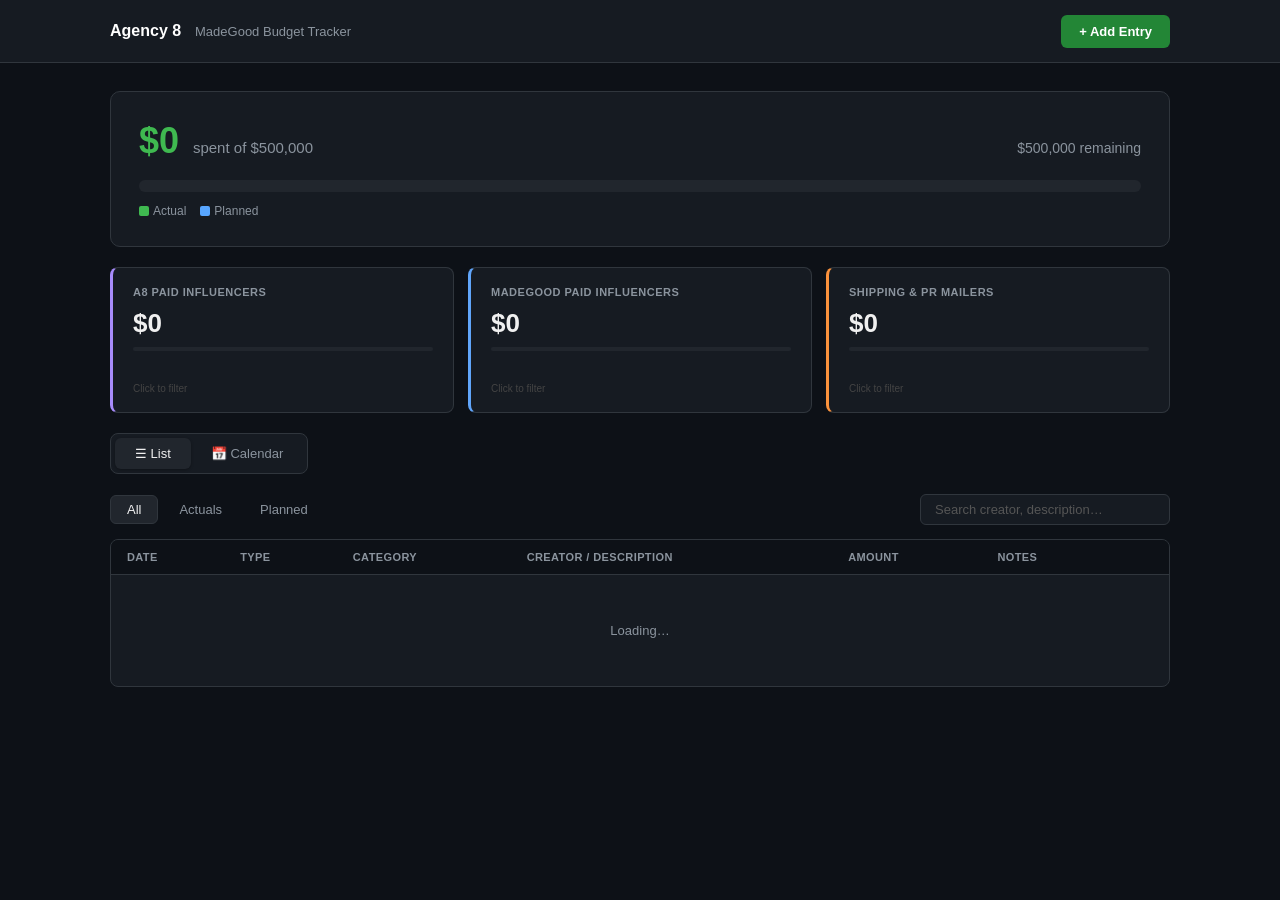
==== commit 6edf7f3b: "Update index.html" ====
--- a/index.html
+++ b/index.html
@@ -1,205 +1,233 @@
-<!DOCTYPE html>
-<html lang="en">
-<head>
-  <meta charset="utf-8">
-  <meta name="viewport" content="width=device-width, initial-scale=1">
-  <title>MadeGood — Budget Tracker</title>
-  <link rel="stylesheet" href="style.css">
-</head>
-<body>
-<div class="app">
-
-  <header class="header">
-    <div class="header-inner">
-      <div class="header-left">
-        <span class="logo">Agency 8</span>
-        <span class="logo-sub">MadeGood Budget Tracker</span>
+<!DOCTYPE html>                                                                                                                                                                                           
+  <html lang="en">                                                                                                                                                                                          
+  <head>                                                                                                                                                                                                    
+    <meta charset="utf-8">                                                                                                                                                                                  
+    <meta name="viewport" content="width=device-width, initial-scale=1">
+    <title>MadeGood — Budget Tracker</title>
+    <link rel="stylesheet" href="style.css">                                                                                                                                                                
+  </head>
+  <body>                                                                                                                                                                                                    
+  <div class="app">                                         
+
+    <header class="header">                                                                                                                                                                                 
+      <div class="header-inner">
+        <div class="header-left">                                                                                                                                                                           
+          <span class="logo">Agency 8</span>                
+          <span class="logo-sub">MadeGood Budget Tracker</span>                                                                                                                                             
+        </div>
+        <button class="btn-add" id="btn-add-entry">+ Add Entry</button>                                                                                                                                     
+      </div>                                                                                                                                                                                                
+    </header>
+                                                                                                                                                                                                            
+    <div class="container">                                 
+
+      <!-- Budget bar -->                                                                                                                                                                                   
+      <div class="budget-card">
+        <div class="budget-top">                                                                                                                                                                            
+          <div>                                             
+            <span class="budget-num" id="total-spent">$0</span>
+            <span class="budget-of">spent of $500,000</span>                                                                                                                                                
+          </div>                                                                                                                                                                                            
+          <span class="budget-rem" id="total-remaining">$500,000 remaining</span>                                                                                                                           
+        </div>                                                                                                                                                                                              
+        <div class="progress-track">                        
+          <div class="progress-fill actual" id="progress-actual" style="width:0%"></div>                                                                                                                    
+          <div class="progress-fill planned" id="progress-planned" style="width:0%"></div>
+        </div>                                                                                                                                                                                              
+        <div class="legend">                                
+          <span class="legend-dot actual"></span> Actual &nbsp;&nbsp;                                                                                                                                       
+          <span class="legend-dot planned"></span> Planned                                                                                                                                                  
+        </div>
+      </div>                                                                                                                                                                                                
+                                                            
+      <!-- Category cards -->
+      <div class="cat-grid">
+        <div class="cat-card a8"   id="cc-a8_paid"       data-cat="a8_paid">
+          <div class="cc-label">A8 Paid Influencers</div>                                                                                                                                                   
+          <div class="cc-num"   id="cat-a8_paid-actual">$0</div>
+          <div class="cc-bar-wrap"><div class="cc-bar-fill" id="cat-a8_paid-bar" style="width:0%"></div></div>                                                                                              
+          <div class="cc-plan"  id="cat-a8_paid-planned"></div>                                                                                                                                             
+          <div class="cc-hint">Click to filter</div>                                                                                                                                                        
+        </div>                                                                                                                                                                                              
+        <div class="cat-card mg"   id="cc-madegood_paid"  data-cat="madegood_paid">                                                                                                                         
+          <div class="cc-label">MadeGood Paid Influencers</div>                                                                                                                                             
+          <div class="cc-num"   id="cat-madegood_paid-actual">$0</div>
+          <div class="cc-bar-wrap"><div class="cc-bar-fill" id="cat-madegood_paid-bar" style="width:0%"></div></div>                                                                                        
+          <div class="cc-plan"  id="cat-madegood_paid-planned"></div>                                                                                                                                       
+          <div class="cc-hint">Click to filter</div>                                                                                                                                                        
+        </div>                                                                                                                                                                                              
+        <div class="cat-card ship" id="cc-shipping"       data-cat="shipping">                                                                                                                              
+          <div class="cc-label">Shipping &amp; PR Mailers</div>
+          <div class="cc-num"   id="cat-shipping-actual">$0</div>                                                                                                                                           
+          <div class="cc-bar-wrap"><div class="cc-bar-fill" id="cat-shipping-bar" style="width:0%"></div></div>
+          <div class="cc-plan"  id="cat-shipping-planned"></div>                                                                                                                                            
+          <div class="cc-hint">Click to filter</div>        
+        </div>                                                                                                                                                                                              
+      </div>                                                
+                                                                                                                                                                                                            
+      <!-- Active filter banner -->                         
+      <div class="filter-banner hidden" id="filter-banner">
+        Showing: <strong id="filter-banner-label"></strong>
+        <button class="filter-clear" id="filter-clear">✕ Clear filter</button>                                                                                                                              
+      </div>                                                                                                                                                                                                
+                                                                                                                                                                                                            
+      <!-- View toggle -->                                                                                                                                                                                  
+      <div class="view-toggle">                             
+        <button class="vt-btn active" data-view="table" id="vt-table">☰ List</button>
+        <button class="vt-btn"        data-view="calendar" id="vt-calendar">📅 Calendar</button>                                                                                                            
+      </div>                                                                                                                                                                                                
+                                                                                                                                                                                                            
+      <!-- LIST VIEW -->                                                                                                                                                                                    
+      <div id="view-table">                                 
+        <div class="toolbar">
+          <div class="type-tabs">
+            <button class="ttab active" data-filter="all">All</button>
+            <button class="ttab" data-filter="actual">Actuals</button>                                                                                                                                      
+            <button class="ttab" data-filter="planned">Planned</button>
+          </div>                                                                                                                                                                                            
+          <input type="search" id="search-input" class="search-box" placeholder="Search creator, description…">
+        </div>                                                                                                                                                                                              
+        <div class="table-wrap">                            
+          <table class="tbl">                                                                                                                                                                               
+            <thead>                                         
+              <tr>
+                <th class="sh" data-col="date">Date</th>
+                <th class="sh" data-col="entry_type">Type</th>                                                                                                                                              
+                <th class="sh" data-col="category">Category</th>
+                <th>Creator / Description</th>                                                                                                                                                              
+                <th class="sh" data-col="amount">Amount</th>                                                                                                                                                
+                <th>Notes</th>
+                <th></th>                                                                                                                                                                                   
+              </tr>                                         
+            </thead>                                                                                                                                                                                        
+            <tbody id="entries-tbody">                      
+              <tr><td colspan="7" class="empty-cell">Loading…</td></tr>
+            </tbody>                                                                                                                                                                                        
+          </table>
+        </div>                                                                                                                                                                                              
+      </div>                                                
+
+      <!-- CALENDAR VIEW -->
+      <div id="view-calendar" class="hidden">
+        <div class="cal-nav-row">                                                                                                                                                                           
+          <button class="cal-btn" id="cal-prev">← Prev</button>
+          <span class="cal-month-label" id="cal-title"></span>                                                                                                                                              
+          <button class="cal-btn" id="cal-next">Next →</button>
+        </div>                                                                                                                                                                                              
+        <div class="cal-key">                               
+          <span class="cal-dot a8_paid">A8 Paid Influencers</span>
+          <span class="cal-dot madegood_paid">MadeGood Paid Influencers</span>
+          <span class="cal-dot shipping">Shipping &amp; PR Mailers</span>
+          <span class="cal-key-dim">Dimmed = planned only</span>
+        </div>
+        <div class="cal-dow-row">
+          <div>Sun</div><div>Mon</div><div>Tue</div><div>Wed</div>
+          <div>Thu</div><div>Fri</div><div>Sat</div>                                                                                                                                                        
+        </div>
+        <div class="cal-grid" id="cal-days"></div>                                                                                                                                                          
+        <div class="cal-detail hidden" id="cal-detail">     
+          <div class="cal-detail-hdr">                                                                                                                                                                      
+            <span id="cal-detail-date"></span>
+            <button class="cal-close" id="cal-detail-close">✕</button>                                                                                                                                      
+          </div>                                                                                                                                                                                            
+          <table class="tbl">
+            <thead>                                                                                                                                                                                         
+              <tr><th>Type</th><th>Category</th><th>Creator / Description</th><th>Amount</th><th>Notes</th></tr>
+            </thead>
+            <tbody id="cal-detail-tbody"></tbody>
+          </table>
+        </div>                                                                                                                                                                                              
       </div>
-      <button class="btn-add" id="btn-add-entry">+ Add Entry</button>
-    </div>
-  </header>
-
-  <div class="container">
-
-    <!-- Budget bar -->
-    <div class="budget-card">
-      <div class="budget-top">
-        <div>
-          <span class="budget-num" id="total-spent">$0</span>
-          <span class="budget-of">spent of $500,000</span>
-        </div>
-        <span class="budget-rem" id="total-remaining">$500,000 remaining</span>
-      </div>
-      <div class="progress-track">
-        <div class="progress-fill actual" id="progress-actual" style="width:0%"></div>
-        <div class="progress-fill planned" id="progress-planned" style="width:0%"></div>
-      </div>
-      <div class="legend">
-        <span class="legend-dot actual"></span> Actual &nbsp;&nbsp;
-        <span class="legend-dot planned"></span> Planned
-      </div>
-    </div>
-
-    <!-- Category cards -->
-    <div class="cat-grid">
-      <div class="cat-card a8"   id="cc-a8_paid"       data-cat="a8_paid">
-        <div class="cc-label">A8 Paid Influencers</div>
-        <div class="cc-num"   id="cat-a8_paid-actual">$0</div>
-        <div class="cc-plan"  id="cat-a8_paid-planned"></div>
-        <div class="cc-hint">Click to filter</div>
-      </div>
-      <div class="cat-card mg"   id="cc-madegood_paid"  data-cat="madegood_paid">
-        <div class="cc-label">MadeGood Paid Influencers</div>
-        <div class="cc-num"   id="cat-madegood_paid-actual">$0</div>
-        <div class="cc-plan"  id="cat-madegood_paid-planned"></div>
-        <div class="cc-hint">Click to filter</div>
-      </div>
-      <div class="cat-card ship" id="cc-shipping"       data-cat="shipping">
-        <div class="cc-label">Shipping &amp; PR Mailers</div>
-        <div class="cc-num"   id="cat-shipping-actual">$0</div>
-        <div class="cc-plan"  id="cat-shipping-planned"></div>
-        <div class="cc-hint">Click to filter</div>
-      </div>
-    </div>
-
-    <!-- Active filter banner -->
-    <div class="filter-banner hidden" id="filter-banner">
-      Showing: <strong id="filter-banner-label"></strong>
-      <button class="filter-clear" id="filter-clear">✕ Clear filter</button>
-    </div>
-
-    <!-- View toggle -->
-    <div class="view-toggle">
-      <button class="vt-btn active" data-view="table" id="vt-table">☰ List</button>
-      <button class="vt-btn"        data-view="calendar" id="vt-calendar">📅 Calendar</button>
-    </div>
-
-    <!-- LIST VIEW -->
-    <div id="view-table">
-      <div class="toolbar">
-        <div class="type-tabs">
-          <button class="ttab active" data-filter="all">All</button>
-          <button class="ttab" data-filter="actual">Actuals</button>
-          <button class="ttab" data-filter="planned">Planned</button>
-        </div>
-        <input type="search" id="search-input" class="search-box" placeholder="Search creator, description…">
-      </div>
-      <div class="table-wrap">
-        <table class="tbl">
-          <thead>
-            <tr>
-              <th class="sh" data-col="date">Date</th>
-              <th class="sh" data-col="entry_type">Type</th>
-              <th class="sh" data-col="category">Category</th>
-              <th>Creator / Description</th>
-              <th class="sh" data-col="amount">Amount</th>
-              <th>Notes</th>
-              <th></th>
-            </tr>
-          </thead>
-          <tbody id="entries-tbody">
-            <tr><td colspan="7" class="empty-cell">Loading…</td></tr>
-          </tbody>
-        </table>
-      </div>
-    </div>
-
-    <!-- CALENDAR VIEW -->
-    <div id="view-calendar" class="hidden">
-      <div class="cal-nav-row">
-        <button class="cal-btn" id="cal-prev">← Prev</button>
-        <span class="cal-month-label" id="cal-title"></span>
-        <button class="cal-btn" id="cal-next">Next →</button>
-      </div>
-      <div class="cal-dow-row">
-        <div>Sun</div><div>Mon</div><div>Tue</div><div>Wed</div>
-        <div>Thu</div><div>Fri</div><div>Sat</div>
-      </div>
-      <div class="cal-grid" id="cal-days"></div>
-      <div class="cal-detail hidden" id="cal-detail">
-        <div class="cal-detail-hdr">
-          <span id="cal-detail-date"></span>
-          <button class="cal-close" id="cal-detail-close">✕</button>
-        </div>
-        <table class="tbl">
-          <thead>
-            <tr><th>Type</th><th>Category</th><th>Creator / Description</th><th>Amount</th><th>Notes</th></tr>
-          </thead>
-          <tbody id="cal-detail-tbody"></tbody>
-        </table>
-      </div>
-    </div>
-
-  </div>
-
-  <!-- Add Entry Modal -->
-  <div class="overlay hidden" id="modal-overlay">
-    <div class="modal">
-      <div class="modal-hdr">
-        <h3>Add Entry</h3>
-        <button class="modal-x" id="modal-close">✕</button>
-      </div>
-      <form id="entry-form">
-        <div class="form-row">
-          <div class="fld">
-            <label>Date</label>
-            <input type="date" id="f-date" required>
+                                                                                                                                                                                                            
+    </div>                                                  
+
+    <!-- Add / Edit Entry Modal -->
+    <div class="overlay hidden" id="modal-overlay">
+      <div class="modal">
+        <div class="modal-hdr">
+          <h3 id="modal-title">Add Entry</h3>
+          <button class="modal-x" id="modal-close">✕</button>
+        </div>
+        <form id="entry-form">
+          <div class="form-row">
+            <div class="fld">
+              <label>Date</label>                                                                                                                                                                           
+              <input type="date" id="f-date" required>
+            </div>                                                                                                                                                                                          
+            <div class="fld">                               
+              <label>Type</label>
+              <select id="f-type" required>
+                <option value="actual">Actual</option>                                                                                                                                                      
+                <option value="planned">Planned</option>
+              </select>                                                                                                                                                                                     
+            </div>                                          
           </div>
           <div class="fld">
-            <label>Type</label>
-            <select id="f-type" required>
-              <option value="actual">Actual</option>
-              <option value="planned">Planned</option>
-            </select>
+            <label>Category</label>                                                                                                                                                                         
+            <select id="f-category" required>
+              <option value="">— select —</option>                                                                                                                                                          
+              <option value="a8_paid">A8 Paid Influencers</option>
+              <option value="madegood_paid">MadeGood Paid Influencers</option>                                                                                                                              
+              <option value="shipping">Shipping &amp; PR Mailers</option>
+            </select>                                                                                                                                                                                       
+          </div>                                            
+          <div class="fld" id="field-handle">                                                                                                                                                               
+            <label>Creator Handle</label>
+            <input type="text" id="f-handle" placeholder="@username">                                                                                                                                       
+          </div>                                                                                                                                                                                            
+          <div class="fld">
+            <label>Description</label>                                                                                                                                                                      
+            <input type="text" id="f-description" placeholder="e.g. Wave 1 PR mailers…">
+          </div>                                                                                                                                                                                            
+          <div class="fld">
+            <label>Amount ($)</label>                                                                                                                                                                       
+            <input type="number" id="f-amount" min="0" step="0.01" required placeholder="0.00">                                                                                                             
           </div>
-        </div>
-        <div class="fld">
-          <label>Category</label>
-          <select id="f-category" required>
-            <option value="">— select —</option>
-            <option value="a8_paid">A8 Paid Influencers</option>
-            <option value="madegood_paid">MadeGood Paid Influencers</option>
-            <option value="shipping">Shipping &amp; PR Mailers</option>
-          </select>
-        </div>
-        <div class="fld" id="field-handle">
-          <label>Creator Handle</label>
-          <input type="text" id="f-handle" placeholder="@username">
-        </div>
-        <div class="fld">
-          <label>Description</label>
-          <input type="text" id="f-description" placeholder="e.g. Wave 1 PR mailers…">
-        </div>
-        <div class="fld">
-          <label>Amount ($)</label>
-          <input type="number" id="f-amount" min="0" step="0.01" required placeholder="0.00">
-        </div>
-        <div class="fld">
-          <label>Notes <span style="font-weight:400;text-transform:none;font-size:10px">(optional)</span></label>
-          <textarea id="f-notes" rows="2" placeholder="Any extra context…"></textarea>
-        </div>
+          <div class="fld">                                                                                                                                                                                 
+            <label>Notes <span style="font-weight:400;text-transform:none;font-size:10px">(optional)</span></label>                                                                                         
+            <textarea id="f-notes" rows="2" placeholder="Any extra context…"></textarea>                                                                                                                    
+          </div>                                                                                                                                                                                            
+          <div class="modal-footer">                                                                                                                                                                        
+            <button type="button" class="btn-sec" id="btn-cancel">Cancel</button>                                                                                                                           
+            <button type="submit" class="btn-pri" id="btn-submit">Add Entry</button>                                                                                                                        
+          </div>
+        </form>                                                                                                                                                                                             
+      </div>                                                
+    </div>                                                                                                                                                                                                  
+  
+    <!-- Convert to Actual -->                                                                                                                                                                              
+    <div class="overlay hidden" id="convert-overlay">       
+      <div class="modal modal-sm">
+        <div class="modal-hdr">                                                                                                                                                                             
+          <h3>Convert to Actual</h3>
+          <button class="modal-x" id="convert-close">✕</button>                                                                                                                                             
+        </div>                                              
+        <p style="color:#8b949e;font-size:13px;margin-bottom:16px">Planned: <strong id="convert-planned-amt" style="color:#58a6ff"></strong></p>                                                            
+        <div class="fld">                                                                                                                                                                                   
+          <label>Actual Amount ($)</label>                                                                                                                                                                  
+          <input type="number" id="convert-amount" min="0" step="0.01" placeholder="0.00">                                                                                                                  
+        </div>                                              
+        <div class="modal-footer">                                                                                                                                                                          
+          <button class="btn-sec" id="convert-cancel">Cancel</button>
+          <button class="btn-pri" id="convert-confirm">Mark as Actual</button>                                                                                                                              
+        </div>
+      </div>                                                                                                                                                                                                
+    </div>                                                                                                                                                                                                  
+  
+    <!-- Delete confirm -->                                                                                                                                                                                 
+    <div class="overlay hidden" id="delete-overlay">        
+      <div class="modal modal-sm">
+        <div class="modal-hdr"><h3>Delete this entry?</h3></div>
+        <p style="color:#8b949e;font-size:13px;margin-bottom:20px">This cannot be undone.</p>                                                                                                               
         <div class="modal-footer">
-          <button type="button" class="btn-sec" id="btn-cancel">Cancel</button>
-          <button type="submit" class="btn-pri" id="btn-submit">Add Entry</button>
-        </div>
-      </form>
+          <button class="btn-sec" id="delete-cancel">Cancel</button>                                                                                                                                        
+          <button class="btn-danger" id="delete-confirm">Delete</button>
+        </div>                                                                                                                                                                                              
+      </div>                                                
     </div>
+                                                                                                                                                                                                            
   </div>
-
-  <!-- Delete confirm -->
-  <div class="overlay hidden" id="delete-overlay">
-    <div class="modal modal-sm">
-      <div class="modal-hdr"><h3>Delete this entry?</h3></div>
-      <p style="color:#8b949e;font-size:13px;margin-bottom:20px">This cannot be undone.</p>
-      <div class="modal-footer">
-        <button class="btn-sec" id="delete-cancel">Cancel</button>
-        <button class="btn-danger" id="delete-confirm">Delete</button>
-      </div>
-    </div>
-  </div>
-
-</div>
-<script src="config.js"></script>
-<script src="app.js"></script>
-</body>
-</html>
+  <script src="config.js"></script>                                                                                                                                                                         
+  <script src="app.js"></script>                            
+  </body>
+  </html>
--- a/style.css
+++ b/style.css
@@ -1,347 +1,379 @@
-* { box-sizing: border-box; margin: 0; padding: 0; }
+* { box-sizing: border-box; margin: 0; padding: 0; }                                                                                                                                                      
+                                                                                                                                                                                                            
+  body {                                                                                                                                                                                                    
+    background: #0d1117;                                                                                                                                                                                    
+    color: #f0f0f0;                                         
+    font-family: -apple-system, BlinkMacSystemFont, 'Segoe UI', sans-serif;
+    font-size: 14px;                                                                                                                                                                                        
+    min-height: 100vh;
+  }                                                                                                                                                                                                         
+                                                            
+  .container {
+    max-width: 1100px;
+    margin: 0 auto;                                                                                                                                                                                         
+    padding: 28px 20px 60px;
+  }                                                                                                                                                                                                         
+                                                            
+  /* ── Header ── */                                                                                                                                                                                        
+  .header { background: #161b22; border-bottom: 1px solid #30363d; }
+  .header-inner {                                                                                                                                                                                           
+    max-width: 1100px; margin: 0 auto;                      
+    display: flex; align-items: center;                                                                                                                                                                     
+    justify-content: space-between;
+    height: 62px; padding: 0 20px;                                                                                                                                                                          
+  }                                                                                                                                                                                                         
+  .logo { font-size: 16px; font-weight: 700; color: #fff; }
+  .logo-sub { font-size: 13px; color: #8b949e; margin-left: 10px; }                                                                                                                                         
+  .btn-add {                                                                                                                                                                                                
+    background: #238636; border: none; border-radius: 6px;
+    color: #fff; cursor: pointer; font-size: 13px;                                                                                                                                                          
+    font-weight: 600; padding: 9px 18px;                    
+    transition: background 0.15s;                                                                                                                                                                           
+  }                                                                                                                                                                                                         
+  .btn-add:hover { background: #2ea043; }
+                                                                                                                                                                                                            
+  /* ── Budget card ── */                                   
+  .budget-card {
+    background: #161b22; border: 1px solid #30363d;
+    border-radius: 10px; padding: 28px;
+    margin-bottom: 20px;
+  }
+  .budget-top {
+    display: flex; justify-content: space-between;
+    align-items: baseline; flex-wrap: wrap;                                                                                                                                                                 
+    gap: 8px; margin-bottom: 18px;
+  }                                                                                                                                                                                                         
+  .budget-num  { font-size: 36px; font-weight: 700; color: #3fb950; }
+  .budget-of   { font-size: 15px; color: #8b949e; margin-left: 10px; }                                                                                                                                      
+  .budget-rem  { font-size: 14px; color: #8b949e; }                                                                                                                                                         
+  .progress-track {                                                                                                                                                                                         
+    height: 12px; background: #21262d;                                                                                                                                                                      
+    border-radius: 6px; overflow: hidden;                                                                                                                                                                   
+    display: flex; margin-bottom: 12px;                     
+  }
+  .progress-fill { height: 100%; transition: width 0.5s ease; }
+  .progress-fill.actual  { background: #3fb950; }
+  .progress-fill.planned { background: #58a6ff; }                                                                                                                                                           
+  .legend { font-size: 12px; color: #8b949e; display: flex; align-items: center; gap: 4px; }
+  .legend-dot {                                                                                                                                                                                             
+    display: inline-block; width: 10px; height: 10px;       
+    border-radius: 2px;                                                                                                                                                                                     
+  }                                                         
+  .legend-dot.actual  { background: #3fb950; }                                                                                                                                                              
+  .legend-dot.planned { background: #58a6ff; }                                                                                                                                                              
+  
+  /* ── Category cards ── */                                                                                                                                                                                
+  .cat-grid {                                               
+    display: grid; grid-template-columns: repeat(3, 1fr);
+    gap: 14px; margin-bottom: 20px;                                                                                                                                                                         
+  }
+  @media (max-width: 680px) { .cat-grid { grid-template-columns: 1fr; } }                                                                                                                                   
+                                                                                                                                                                                                            
+  .cat-card {
+    background: #161b22; border: 1px solid #30363d;                                                                                                                                                         
+    border-radius: 8px; padding: 18px 20px;                 
+    border-left: 3px solid transparent;                                                                                                                                                                     
+    cursor: pointer; transition: background 0.15s, border-color 0.15s;
+    position: relative;                                                                                                                                                                                     
+  }                                                         
+  .cat-card:hover { background: #1c2128; }                                                                                                                                                                  
+  .cat-card.selected {                                      
+    background: #1c2128;                                                                                                                                                                                    
+    outline: 2px solid #58a6ff;
+    outline-offset: -1px;                                                                                                                                                                                   
+  }                                                                                                                                                                                                         
+  .cat-card.a8   { border-left-color: #a78bfa; }
+  .cat-card.mg   { border-left-color: #60a5fa; }                                                                                                                                                            
+  .cat-card.ship { border-left-color: #fb923c; }                                                                                                                                                            
+  
+  .cc-label {                                                                                                                                                                                               
+    font-size: 11px; text-transform: uppercase;             
+    letter-spacing: 0.5px; color: #8b949e;                                                                                                                                                                  
+    font-weight: 600; margin-bottom: 10px;                  
+  }                                                                                                                                                                                                         
+  .cc-num   { font-size: 26px; font-weight: 700; margin-bottom: 4px; }
+  .cc-plan  { font-size: 12px; color: #58a6ff; min-height: 18px; }                                                                                                                                          
+  .cc-hint  { font-size: 10px; color: #444; margin-top: 8px; }
+                                                                                                                                                                                                            
+  .cc-bar-wrap {                                            
+    height: 4px; background: #21262d;                                                                                                                                                                       
+    border-radius: 2px; overflow: hidden;                                                                                                                                                                   
+    margin: 8px 0 6px;
+  }                                                                                                                                                                                                         
+  .cc-bar-fill {                                            
+    height: 100%; background: #3fb950;                                                                                                                                                                      
+    border-radius: 2px; transition: width 0.5s ease;
+  }                                                                                                                                                                                                         
+                                                            
+  /* ── Filter banner ── */                                                                                                                                                                                 
+  .filter-banner {
+    background: #0d1f3c; border: 1px solid #1d4ed8;                                                                                                                                                         
+    border-radius: 6px; padding: 10px 16px;                                                                                                                                                                 
+    margin-bottom: 16px; font-size: 13px;
+    display: flex; align-items: center; gap: 12px;                                                                                                                                                          
+    color: #93c5fd;                                         
+  }                                                                                                                                                                                                         
+  .filter-clear {                                           
+    background: none; border: 1px solid #1d4ed8;                                                                                                                                                            
+    border-radius: 4px; color: #93c5fd;
+    cursor: pointer; font-size: 12px; padding: 3px 10px;                                                                                                                                                    
+    margin-left: auto;                                                                                                                                                                                      
+  }
+  .filter-clear:hover { background: #1d4ed8; color: #fff; }                                                                                                                                                 
+                                                                                                                                                                                                            
+  /* ── View toggle ── */
+  .view-toggle {                                                                                                                                                                                            
+    display: flex; gap: 0;                                  
+    background: #161b22; border: 1px solid #30363d;
+    border-radius: 8px; padding: 4px;                                                                                                                                                                       
+    width: fit-content; margin-bottom: 20px;
+  }                                                                                                                                                                                                         
+  .vt-btn {                                                 
+    background: none; border: none;                                                                                                                                                                         
+    border-radius: 6px; color: #8b949e;                     
+    cursor: pointer; font-size: 13px; font-weight: 500;                                                                                                                                                     
+    padding: 8px 20px; transition: all 0.15s;
+  }                                                                                                                                                                                                         
+  .vt-btn:hover { color: #f0f0f0; }                         
+  .vt-btn.active {                                                                                                                                                                                          
+    background: #21262d; color: #f0f0f0;                    
+    box-shadow: 0 1px 3px rgba(0,0,0,0.3);
+  }                                                                                                                                                                                                         
+  
+  /* ── Toolbar ── */                                                                                                                                                                                       
+  .toolbar {                                                
+    display: flex; align-items: center;
+    justify-content: space-between;
+    gap: 12px; margin-bottom: 14px; flex-wrap: wrap;                                                                                                                                                        
+  }
+  .type-tabs { display: flex; gap: 4px; }                                                                                                                                                                   
+  .ttab {                                                   
+    background: none; border: 1px solid transparent;
+    border-radius: 6px; color: #8b949e;
+    cursor: pointer; font-size: 13px; padding: 6px 16px;
+    transition: all 0.15s;
+  }
+  .ttab:hover { color: #f0f0f0; }
+  .ttab.active {
+    background: #21262d; border-color: #30363d;
+    color: #f0f0f0;
+  }
+  .search-box {
+    background: #161b22; border: 1px solid #30363d;
+    border-radius: 6px; color: #f0f0f0;
+    font-size: 13px; outline: none;
+    padding: 7px 14px; width: 250px;
+    transition: border-color 0.15s;
+  }                                                                                                                                                                                                         
+  .search-box:focus { border-color: #58a6ff; }
+  .search-box::placeholder { color: #555; }                                                                                                                                                                 
+                                                            
+  /* ── Table ── */                                                                                                                                                                                         
+  .table-wrap {
+    background: #161b22; border: 1px solid #30363d;                                                                                                                                                         
+    border-radius: 8px; overflow: hidden;                   
+  }
+  .tbl { width: 100%; border-collapse: collapse; font-size: 13px; }
+  .tbl th {                                                                                                                                                                                                 
+    background: #0d1117; color: #8b949e;
+    font-size: 11px; font-weight: 600;                                                                                                                                                                      
+    letter-spacing: 0.4px; padding: 11px 16px;                                                                                                                                                              
+    text-align: left; text-transform: uppercase;                                                                                                                                                            
+    border-bottom: 1px solid #30363d; white-space: nowrap;                                                                                                                                                  
+  }                                                                                                                                                                                                         
+  .tbl th.sh { cursor: pointer; user-select: none; }        
+  .tbl th.sh:hover { color: #f0f0f0; }                                                                                                                                                                      
+  .tbl th.sorted { color: #58a6ff; }
+  .tbl td {                                                                                                                                                                                                 
+    padding: 13px 16px; border-bottom: 1px solid #21262d;   
+    vertical-align: middle;                                                                                                                                                                                 
+  }                                                         
+  .tbl tr:last-child td { border-bottom: none; }                                                                                                                                                            
+  .tbl tr:hover td { background: #1c2128; }                 
+  .tbl tr.dim td { opacity: 0.75; }                                                                                                                                                                         
+  .empty-cell {
+    color: #8b949e; text-align: center;                                                                                                                                                                     
+    padding: 48px !important;                               
+  }                                                                                                                                                                                                         
+                                                            
+  /* Badges */                                                                                                                                                                                              
+  .badge-type {
+    display: inline-block; font-size: 10px; font-weight: 700;                                                                                                                                               
+    padding: 3px 9px; border-radius: 10px; white-space: nowrap;                                                                                                                                             
+  }
+  .badge-type.actual  { background: #0d2d1a; color: #3fb950; }                                                                                                                                              
+  .badge-type.planned { background: #0d1f3c; color: #58a6ff; }                                                                                                                                              
+                                                                                                                                                                                                            
+  .badge-cat {                                                                                                                                                                                              
+    display: inline-block; font-size: 11px;                                                                                                                                                                 
+    padding: 3px 9px; border-radius: 4px; white-space: nowrap;                                                                                                                                              
+  }
+  .badge-cat.a8_paid       { background: #2d1f5e; color: #a78bfa; }                                                                                                                                         
+  .badge-cat.madegood_paid { background: #0f2044; color: #60a5fa; }                                                                                                                                         
+  .badge-cat.shipping      { background: #2d1f0f; color: #fb923c; }
+                                                                                                                                                                                                            
+  .handle-text { font-family: monospace; font-size: 11px; color: #8b949e; margin-right: 4px; }                                                                                                              
+  .amount-actual  { font-weight: 600; }                                                                                                                                                                     
+  .amount-planned { font-weight: 600; color: #58a6ff; }                                                                                                                                                     
+  .note-text      { font-size: 12px; color: #8b949e; }      
+                                                                                                                                                                                                            
+  .btn-del {                                                
+    background: none; border: none; color: #444;                                                                                                                                                            
+    cursor: pointer; font-size: 14px; padding: 4px 8px; border-radius: 4px;                                                                                                                                 
+  }                                                                                                                                                                                                         
+  .btn-del:hover { color: #f85149; background: #2d0000; }                                                                                                                                                   
+                                                                                                                                                                                                            
+  .btn-edit {                                               
+    background: none; border: none; color: #444;                                                                                                                                                            
+    cursor: pointer; font-size: 13px; padding: 4px 8px; border-radius: 4px;
+  }                                                                                                                                                                                                         
+  .btn-edit:hover { color: #58a6ff; background: #0d1f3c; }
+                                                                                                                                                                                                            
+  .btn-convert {                                                                                                                                                                                            
+    background: none; border: 1px solid #1a4429;
+    border-radius: 4px; color: #3fb950;                                                                                                                                                                     
+    cursor: pointer; font-size: 11px; font-weight: 600;                                                                                                                                                     
+    padding: 3px 8px; white-space: nowrap;
+  }                                                                                                                                                                                                         
+  .btn-convert:hover { background: #0d2d1a; }                                                                                                                                                               
+  
+  /* ── Calendar ── */                                                                                                                                                                                      
+  .cal-nav-row {                                            
+    display: flex; align-items: center;                                                                                                                                                                     
+    justify-content: space-between; margin-bottom: 16px;
+  }                                                                                                                                                                                                         
+  .cal-month-label { font-size: 16px; font-weight: 600; }   
+  .cal-btn {                                                                                                                                                                                                
+    background: #161b22; border: 1px solid #30363d;
+    border-radius: 6px; color: #f0f0f0;                                                                                                                                                                     
+    cursor: pointer; font-size: 13px; padding: 7px 16px;                                                                                                                                                    
+  }
+  .cal-btn:hover { background: #1c2128; }                                                                                                                                                                   
+                                                                                                                                                                                                            
+  .cal-key {
+    display: flex; align-items: center;                                                                                                                                                                     
+    gap: 10px; margin-bottom: 16px; flex-wrap: wrap;        
+  }
+  .cal-key-dim { font-size: 11px; color: #555; margin-left: 4px; }
+                                                                                                                                                                                                            
+  .cal-dow-row {
+    display: grid; grid-template-columns: repeat(7, 1fr);                                                                                                                                                   
+    gap: 3px; margin-bottom: 3px;                           
+    text-align: center;                                                                                                                                                                                     
+  }
+  .cal-dow-row div {                                                                                                                                                                                        
+    font-size: 11px; font-weight: 600;                      
+    text-transform: uppercase; letter-spacing: 0.5px;
+    color: #8b949e; padding: 8px 0;
+  }                                                                                                                                                                                                         
+  .cal-grid {
+    display: grid; grid-template-columns: repeat(7, 1fr); gap: 3px;                                                                                                                                         
+  }                                                         
+  .cal-day {
+    background: #161b22; border: 1px solid #30363d;                                                                                                                                                         
+    border-radius: 6px; min-height: 90px; padding: 10px;
+  }                                                                                                                                                                                                         
+  .cal-day.clickable { cursor: pointer; }                   
+  .cal-day.clickable:hover { background: #1c2128; border-color: #8b949e; }                                                                                                                                  
+  .cal-day.is-today { border-color: #58a6ff; }
+  .cal-day.faded { background: #0d1117; border-color: #1a1f27; opacity: 0.35; }                                                                                                                             
+  .cal-day-num { font-size: 12px; font-weight: 600; color: #8b949e; margin-bottom: 6px; }                                                                                                                   
+  .cal-day.is-today .cal-day-num { color: #58a6ff; }                                                                                                                                                        
+  .cal-dot {                                                                                                                                                                                                
+    font-size: 11px; font-weight: 600;                                                                                                                                                                      
+    padding: 2px 6px; border-radius: 3px;                   
+    display: inline-block; margin-bottom: 3px;                                                                                                                                                              
+  }
+  .cal-dot.a8_paid       { background: #2d1f5e; color: #a78bfa; }                                                                                                                                           
+  .cal-dot.madegood_paid { background: #0f2044; color: #60a5fa; }
+  .cal-dot.shipping      { background: #2d1f0f; color: #fb923c; }                                                                                                                                           
+  .cal-dot.cal-dot-plan  { opacity: 0.55; }
+                                                                                                                                                                                                            
+  .cal-detail {                                             
+    background: #161b22; border: 1px solid #30363d;                                                                                                                                                         
+    border-radius: 8px; margin-top: 16px; overflow: hidden; 
+  }
+  .cal-detail-hdr {
+    display: flex; justify-content: space-between;                                                                                                                                                          
+    align-items: center; padding: 14px 18px;
+    border-bottom: 1px solid #30363d;                                                                                                                                                                       
+    font-weight: 600; font-size: 14px;                      
+  }                                                                                                                                                                                                         
+  .cal-close {
+    background: none; border: none;                                                                                                                                                                         
+    color: #8b949e; cursor: pointer; font-size: 14px;       
+  }
+  .cal-close:hover { color: #f0f0f0; }
 
-body {
-  background: #0d1117;
-  color: #f0f0f0;
-  font-family: -apple-system, BlinkMacSystemFont, 'Segoe UI', sans-serif;
-  font-size: 14px;
-  min-height: 100vh;
-}
+  /* ── Modals ── */                                                                                                                                                                                        
+  .overlay {
+    position: fixed; inset: 0;                                                                                                                                                                              
+    background: rgba(0,0,0,0.65);                           
+    display: flex; align-items: center;
+    justify-content: center; z-index: 100;                                                                                                                                                                  
+  }
+  .modal {                                                                                                                                                                                                  
+    background: #161b22; border: 1px solid #30363d;         
+    border-radius: 10px; padding: 26px;
+    width: 460px; max-width: 95vw;
+    max-height: 90vh; overflow-y: auto;                                                                                                                                                                     
+  }
+  .modal-sm { width: 360px; }                                                                                                                                                                               
+  .modal-hdr {                                              
+    display: flex; justify-content: space-between;
+    align-items: center; margin-bottom: 22px;
+  }                                                                                                                                                                                                         
+  .modal-hdr h3 { font-size: 16px; font-weight: 600; }
+  .modal-x {                                                                                                                                                                                                
+    background: none; border: none;                         
+    color: #8b949e; cursor: pointer; font-size: 16px;
+  }                                                                                                                                                                                                         
+  .modal-x:hover { color: #f0f0f0; }
+                                                                                                                                                                                                            
+  .fld { margin-bottom: 15px; }                             
+  .form-row { display: flex; gap: 14px; }
+  .form-row .fld { flex: 1; }
+  label {
+    display: block; font-size: 11px;
+    color: #8b949e; text-transform: uppercase;
+    letter-spacing: 0.4px; font-weight: 600; margin-bottom: 5px;
+  }                                                                                                                                                                                                         
+  input, select, textarea {
+    width: 100%; background: #0d1117;                                                                                                                                                                       
+    border: 1px solid #30363d; border-radius: 5px;          
+    color: #f0f0f0; font-size: 13px;                                                                                                                                                                        
+    padding: 8px 11px; outline: none;
+    font-family: inherit;                                                                                                                                                                                   
+  }                                                         
+  input:focus, select:focus, textarea:focus { border-color: #58a6ff; }
+  textarea { resize: none; }
+  select option { background: #161b22; }
+  input::placeholder, textarea::placeholder { color: #555; }
 
-.container {
-  max-width: 1100px;
-  margin: 0 auto;
-  padding: 28px 20px 60px;
-}
-
-/* ── Header ── */
-.header { background: #161b22; border-bottom: 1px solid #30363d; }
-.header-inner {
-  max-width: 1100px; margin: 0 auto;
-  display: flex; align-items: center;
-  justify-content: space-between;
-  height: 62px; padding: 0 20px;
-}
-.logo { font-size: 16px; font-weight: 700; color: #fff; }
-.logo-sub { font-size: 13px; color: #8b949e; margin-left: 10px; }
-.btn-add {
-  background: #238636; border: none; border-radius: 6px;
-  color: #fff; cursor: pointer; font-size: 13px;
-  font-weight: 600; padding: 9px 18px;
-  transition: background 0.15s;
-}
-.btn-add:hover { background: #2ea043; }
-
-/* ── Budget card ── */
-.budget-card {
-  background: #161b22; border: 1px solid #30363d;
-  border-radius: 10px; padding: 28px;
-  margin-bottom: 20px;
-}
-.budget-top {
-  display: flex; justify-content: space-between;
-  align-items: baseline; flex-wrap: wrap;
-  gap: 8px; margin-bottom: 18px;
-}
-.budget-num  { font-size: 36px; font-weight: 700; color: #3fb950; }
-.budget-of   { font-size: 15px; color: #8b949e; margin-left: 10px; }
-.budget-rem  { font-size: 14px; color: #8b949e; }
-.progress-track {
-  height: 12px; background: #21262d;
-  border-radius: 6px; overflow: hidden;
-  display: flex; margin-bottom: 12px;
-}
-.progress-fill { height: 100%; transition: width 0.5s ease; }
-.progress-fill.actual  { background: #3fb950; }
-.progress-fill.planned { background: #58a6ff; }
-.legend { font-size: 12px; color: #8b949e; display: flex; align-items: center; gap: 4px; }
-.legend-dot {
-  display: inline-block; width: 10px; height: 10px;
-  border-radius: 2px;
-}
-.legend-dot.actual  { background: #3fb950; }
-.legend-dot.planned { background: #58a6ff; }
-
-/* ── Category cards ── */
-.cat-grid {
-  display: grid; grid-template-columns: repeat(3, 1fr);
-  gap: 14px; margin-bottom: 20px;
-}
-@media (max-width: 680px) { .cat-grid { grid-template-columns: 1fr; } }
-
-.cat-card {
-  background: #161b22; border: 1px solid #30363d;
-  border-radius: 8px; padding: 18px 20px;
-  border-left: 3px solid transparent;
-  cursor: pointer; transition: background 0.15s, border-color 0.15s;
-  position: relative;
-}
-.cat-card:hover { background: #1c2128; }
-.cat-card.selected {
-  background: #1c2128;
-  outline: 2px solid #58a6ff;
-  outline-offset: -1px;
-}
-.cat-card.a8   { border-left-color: #a78bfa; }
-.cat-card.mg   { border-left-color: #60a5fa; }
-.cat-card.ship { border-left-color: #fb923c; }
-
-.cc-label {
-  font-size: 11px; text-transform: uppercase;
-  letter-spacing: 0.5px; color: #8b949e;
-  font-weight: 600; margin-bottom: 10px;
-}
-.cc-num   { font-size: 26px; font-weight: 700; margin-bottom: 4px; }
-.cc-plan  { font-size: 12px; color: #58a6ff; min-height: 18px; }
-.cc-hint  { font-size: 10px; color: #444; margin-top: 8px; }
-
-/* ── Filter banner ── */
-.filter-banner {
-  background: #0d1f3c; border: 1px solid #1d4ed8;
-  border-radius: 6px; padding: 10px 16px;
-  margin-bottom: 16px; font-size: 13px;
-  display: flex; align-items: center; gap: 12px;
-  color: #93c5fd;
-}
-.filter-clear {
-  background: none; border: 1px solid #1d4ed8;
-  border-radius: 4px; color: #93c5fd;
-  cursor: pointer; font-size: 12px; padding: 3px 10px;
-  margin-left: auto;
-}
-.filter-clear:hover { background: #1d4ed8; color: #fff; }
-
-/* ── View toggle ── */
-.view-toggle {
-  display: flex; gap: 0;
-  background: #161b22; border: 1px solid #30363d;
-  border-radius: 8px; padding: 4px;
-  width: fit-content; margin-bottom: 20px;
-}
-.vt-btn {
-  background: none; border: none;
-  border-radius: 6px; color: #8b949e;
-  cursor: pointer; font-size: 13px; font-weight: 500;
-  padding: 8px 20px; transition: all 0.15s;
-}
-.vt-btn:hover { color: #f0f0f0; }
-.vt-btn.active {
-  background: #21262d; color: #f0f0f0;
-  box-shadow: 0 1px 3px rgba(0,0,0,0.3);
-}
-
-/* ── Toolbar ── */
-.toolbar {
-  display: flex; align-items: center;
-  justify-content: space-between;
-  gap: 12px; margin-bottom: 14px; flex-wrap: wrap;
-}
-.type-tabs { display: flex; gap: 4px; }
-.ttab {
-  background: none; border: 1px solid transparent;
-  border-radius: 6px; color: #8b949e;
-  cursor: pointer; font-size: 13px; padding: 6px 16px;
-  transition: all 0.15s;
-}
-.ttab:hover { color: #f0f0f0; }
-.ttab.active {
-  background: #21262d; border-color: #30363d;
-  color: #f0f0f0;
-}
-.search-box {
-  background: #161b22; border: 1px solid #30363d;
-  border-radius: 6px; color: #f0f0f0;
-  font-size: 13px; outline: none;
-  padding: 7px 14px; width: 250px;
-  transition: border-color 0.15s;
-}
-.search-box:focus { border-color: #58a6ff; }
-.search-box::placeholder { color: #555; }
-
-/* ── Table ── */
-.table-wrap {
-  background: #161b22; border: 1px solid #30363d;
-  border-radius: 8px; overflow: hidden;
-}
-.tbl { width: 100%; border-collapse: collapse; font-size: 13px; }
-.tbl th {
-  background: #0d1117; color: #8b949e;
-  font-size: 11px; font-weight: 600;
-  letter-spacing: 0.4px; padding: 11px 16px;
-  text-align: left; text-transform: uppercase;
-  border-bottom: 1px solid #30363d; white-space: nowrap;
-}
-.tbl th.sh { cursor: pointer; user-select: none; }
-.tbl th.sh:hover { color: #f0f0f0; }
-.tbl th.sorted { color: #58a6ff; }
-.tbl td {
-  padding: 13px 16px; border-bottom: 1px solid #21262d;
-  vertical-align: middle;
-}
-.tbl tr:last-child td { border-bottom: none; }
-.tbl tr:hover td { background: #1c2128; }
-.tbl tr.dim td { opacity: 0.75; }
-.empty-cell {
-  color: #8b949e; text-align: center;
-  padding: 48px !important;
-}
-
-/* Badges */
-.badge-type {
-  display: inline-block; font-size: 10px; font-weight: 700;
-  padding: 3px 9px; border-radius: 10px; white-space: nowrap;
-}
-.badge-type.actual  { background: #0d2d1a; color: #3fb950; }
-.badge-type.planned { background: #0d1f3c; color: #58a6ff; }
-
-.badge-cat {
-  display: inline-block; font-size: 11px;
-  padding: 3px 9px; border-radius: 4px; white-space: nowrap;
-}
-.badge-cat.a8_paid       { background: #2d1f5e; color: #a78bfa; }
-.badge-cat.madegood_paid { background: #0f2044; color: #60a5fa; }
-.badge-cat.shipping      { background: #2d1f0f; color: #fb923c; }
-
-.handle-text { font-family: monospace; font-size: 11px; color: #8b949e; margin-right: 4px; }
-.amount-actual  { font-weight: 600; }
-.amount-planned { font-weight: 600; color: #58a6ff; }
-.note-text      { font-size: 12px; color: #8b949e; }
-
-.btn-del {
-  background: none; border: none; color: #444;
-  cursor: pointer; font-size: 14px; padding: 4px 8px; border-radius: 4px;
-}
-.btn-del:hover { color: #f85149; background: #2d0000; }
-
-/* ── Calendar ── */
-.cal-nav-row {
-  display: flex; align-items: center;
-  justify-content: space-between; margin-bottom: 16px;
-}
-.cal-month-label { font-size: 16px; font-weight: 600; }
-.cal-btn {
-  background: #161b22; border: 1px solid #30363d;
-  border-radius: 6px; color: #f0f0f0;
-  cursor: pointer; font-size: 13px; padding: 7px 16px;
-}
-.cal-btn:hover { background: #1c2128; }
-
-.cal-dow-row {
-  display: grid; grid-template-columns: repeat(7, 1fr);
-  gap: 3px; margin-bottom: 3px;
-  text-align: center;
-}
-.cal-dow-row div {
-  font-size: 11px; font-weight: 600;
-  text-transform: uppercase; letter-spacing: 0.5px;
-  color: #8b949e; padding: 8px 0;
-}
-.cal-grid {
-  display: grid; grid-template-columns: repeat(7, 1fr); gap: 3px;
-}
-.cal-day {
-  background: #161b22; border: 1px solid #30363d;
-  border-radius: 6px; min-height: 90px; padding: 10px;
-}
-.cal-day.clickable { cursor: pointer; }
-.cal-day.clickable:hover { background: #1c2128; border-color: #8b949e; }
-.cal-day.is-today { border-color: #58a6ff; }
-.cal-day.faded { background: #0d1117; border-color: #1a1f27; opacity: 0.35; }
-.cal-day-num { font-size: 12px; font-weight: 600; color: #8b949e; margin-bottom: 6px; }
-.cal-day.is-today .cal-day-num { color: #58a6ff; }
-.cal-dot {
-  font-size: 11px; font-weight: 600;
-  padding: 2px 6px; border-radius: 3px;
-  display: inline-block; margin-bottom: 3px;
-}
-.cal-dot.actual  { background: #0d2d1a; color: #3fb950; }
-.cal-dot.planned { background: #0d1f3c; color: #58a6ff; }
-
-.cal-detail {
-  background: #161b22; border: 1px solid #30363d;
-  border-radius: 8px; margin-top: 16px; overflow: hidden;
-}
-.cal-detail-hdr {
-  display: flex; justify-content: space-between;
-  align-items: center; padding: 14px 18px;
-  border-bottom: 1px solid #30363d;
-  font-weight: 600; font-size: 14px;
-}
-.cal-close {
-  background: none; border: none;
-  color: #8b949e; cursor: pointer; font-size: 14px;
-}
-.cal-close:hover { color: #f0f0f0; }
-
-/* ── Modals ── */
-.overlay {
-  position: fixed; inset: 0;
-  background: rgba(0,0,0,0.65);
-  display: flex; align-items: center;
-  justify-content: center; z-index: 100;
-}
-.modal {
-  background: #161b22; border: 1px solid #30363d;
-  border-radius: 10px; padding: 26px;
-  width: 460px; max-width: 95vw;
-  max-height: 90vh; overflow-y: auto;
-}
-.modal-sm { width: 360px; }
-.modal-hdr {
-  display: flex; justify-content: space-between;
-  align-items: center; margin-bottom: 22px;
-}
-.modal-hdr h3 { font-size: 16px; font-weight: 600; }
-.modal-x {
-  background: none; border: none;
-  color: #8b949e; cursor: pointer; font-size: 16px;
-}
-.modal-x:hover { color: #f0f0f0; }
-
-.fld { margin-bottom: 15px; }
-.form-row { display: flex; gap: 14px; }
-.form-row .fld { flex: 1; }
-label {
-  display: block; font-size: 11px;
-  color: #8b949e; text-transform: uppercase;
-  letter-spacing: 0.4px; font-weight: 600; margin-bottom: 5px;
-}
-input, select, textarea {
-  width: 100%; background: #0d1117;
-  border: 1px solid #30363d; border-radius: 5px;
-  color: #f0f0f0; font-size: 13px;
-  padding: 8px 11px; outline: none;
-  font-family: inherit;
-}
-input:focus, select:focus, textarea:focus { border-color: #58a6ff; }
-textarea { resize: none; }
-select option { background: #161b22; }
-input::placeholder, textarea::placeholder { color: #555; }
-
-.modal-footer {
-  display: flex; gap: 10px;
-  justify-content: flex-end; margin-top: 22px;
-}
-.btn-sec {
-  background: none; border: 1px solid #30363d;
-  border-radius: 6px; color: #8b949e;
-  cursor: pointer; font-size: 13px; padding: 8px 18px;
-}
-.btn-sec:hover { border-color: #8b949e; color: #f0f0f0; }
-.btn-pri {
-  background: #238636; border: none;
-  border-radius: 6px; color: #fff;
-  cursor: pointer; font-size: 13px;
-  font-weight: 600; padding: 8px 20px;
-}
-.btn-pri:hover { background: #2ea043; }
-.btn-pri:disabled { background: #21262d; color: #555; cursor: not-allowed; }
-.btn-danger {
-  background: #b91c1c; border: none;
-  border-radius: 6px; color: #fff;
-  cursor: pointer; font-size: 13px;
-  font-weight: 600; padding: 8px 20px;
-}
-.btn-danger:hover { background: #dc2626; }
-
-.hidden { display: none !important; }
+  .modal-footer {
+    display: flex; gap: 10px;
+    justify-content: flex-end; margin-top: 22px;                                                                                                                                                            
+  }
+  .btn-sec {                                                                                                                                                                                                
+    background: none; border: 1px solid #30363d;            
+    border-radius: 6px; color: #8b949e;
+    cursor: pointer; font-size: 13px; padding: 8px 18px;                                                                                                                                                    
+  }
+  .btn-sec:hover { border-color: #8b949e; color: #f0f0f0; }                                                                                                                                                 
+  .btn-pri {                                                
+    background: #238636; border: none;                                                                                                                                                                      
+    border-radius: 6px; color: #fff;
+    cursor: pointer; font-size: 13px;                                                                                                                                                                       
+    font-weight: 600; padding: 8px 20px;                    
+  }                                                                                                                                                                                                         
+  .btn-pri:hover { background: #2ea043; }
+  .btn-pri:disabled { background: #21262d; color: #555; cursor: not-allowed; }                                                                                                                              
+  .btn-danger {                                             
+    background: #b91c1c; border: none;
+    border-radius: 6px; color: #fff;                                                                                                                                                                        
+    cursor: pointer; font-size: 13px;
+    font-weight: 600; padding: 8px 20px;                                                                                                                                                                    
+  }                                                         
+  .btn-danger:hover { background: #dc2626; }
+                                                                                                                                                                                                            
+  .hidden { display: none !important; }
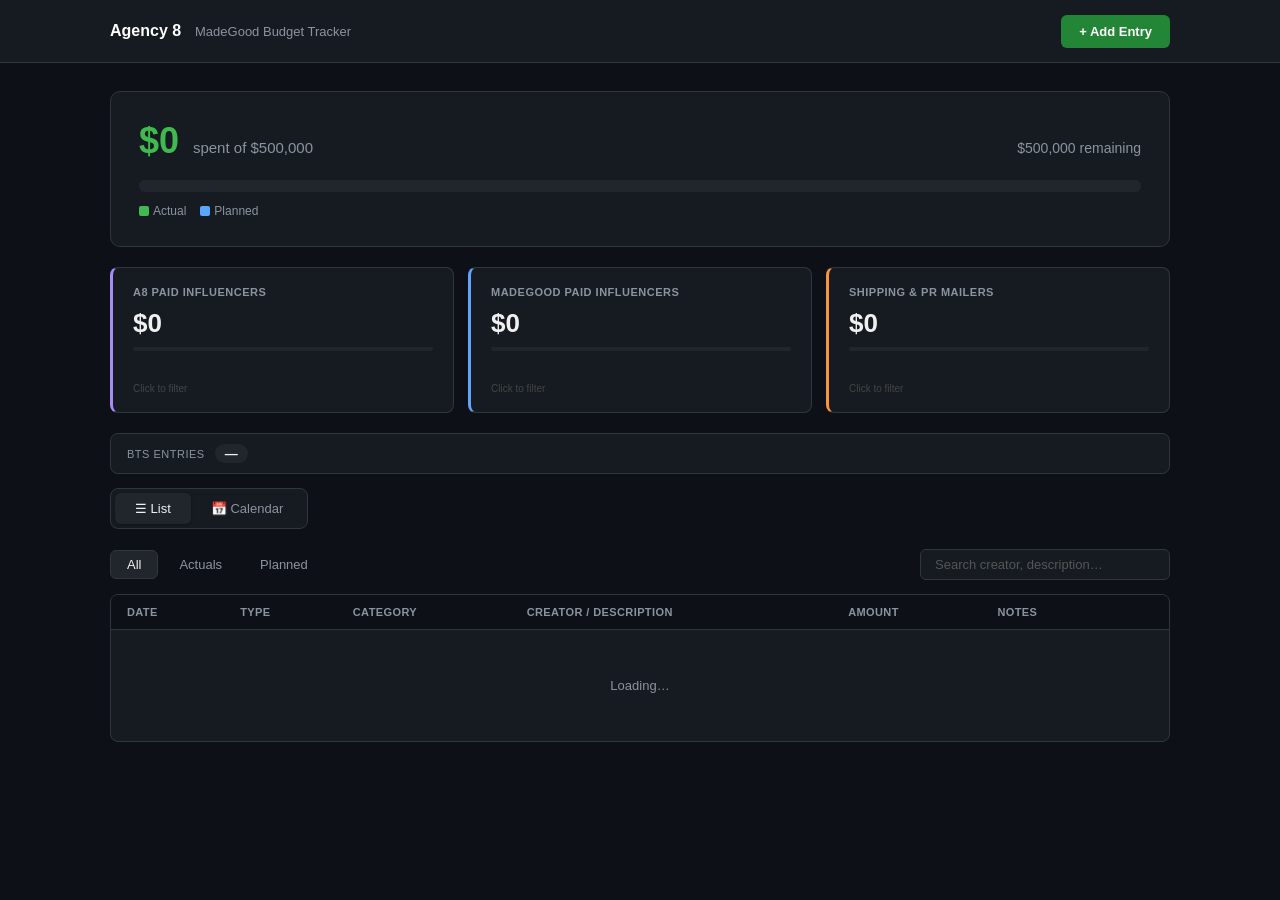
==== commit 76b24456: "BTS entry tally" ====
--- a/index.html
+++ b/index.html
@@ -1,18 +1,18 @@
 <!DOCTYPE html>                                                                                                                                                                                           
-  <html lang="en">                                                                                                                                                                                          
+  <html lang="en">
   <head>                                                                                                                                                                                                    
-    <meta charset="utf-8">                                                                                                                                                                                  
+    <meta charset="utf-8">                                  
     <meta name="viewport" content="width=device-width, initial-scale=1">
     <title>MadeGood — Budget Tracker</title>
     <link rel="stylesheet" href="style.css">                                                                                                                                                                
   </head>
   <body>                                                                                                                                                                                                    
   <div class="app">                                         
-
-    <header class="header">                                                                                                                                                                                 
-      <div class="header-inner">
-        <div class="header-left">                                                                                                                                                                           
-          <span class="logo">Agency 8</span>                
+                                                                                                                                                                                                            
+    <header class="header">
+      <div class="header-inner">                                                                                                                                                                            
+        <div class="header-left">                           
+          <span class="logo">Agency 8</span>
           <span class="logo-sub">MadeGood Budget Tracker</span>                                                                                                                                             
         </div>
         <button class="btn-add" id="btn-add-entry">+ Add Entry</button>                                                                                                                                     
@@ -34,73 +34,80 @@
           <div class="progress-fill actual" id="progress-actual" style="width:0%"></div>                                                                                                                    
           <div class="progress-fill planned" id="progress-planned" style="width:0%"></div>
         </div>                                                                                                                                                                                              
-        <div class="legend">                                
+        <div class="legend">
           <span class="legend-dot actual"></span> Actual &nbsp;&nbsp;                                                                                                                                       
           <span class="legend-dot planned"></span> Planned                                                                                                                                                  
         </div>
       </div>                                                                                                                                                                                                
                                                             
-      <!-- Category cards -->
+      <!-- Category cards -->                                                                                                                                                                               
       <div class="cat-grid">
-        <div class="cat-card a8"   id="cc-a8_paid"       data-cat="a8_paid">
+        <div class="cat-card a8"   id="cc-a8_paid"       data-cat="a8_paid">                                                                                                                                
           <div class="cc-label">A8 Paid Influencers</div>                                                                                                                                                   
           <div class="cc-num"   id="cat-a8_paid-actual">$0</div>
           <div class="cc-bar-wrap"><div class="cc-bar-fill" id="cat-a8_paid-bar" style="width:0%"></div></div>                                                                                              
           <div class="cc-plan"  id="cat-a8_paid-planned"></div>                                                                                                                                             
-          <div class="cc-hint">Click to filter</div>                                                                                                                                                        
-        </div>                                                                                                                                                                                              
-        <div class="cat-card mg"   id="cc-madegood_paid"  data-cat="madegood_paid">                                                                                                                         
+          <div class="cc-hint">Click to filter</div>
+        </div>                                                                                                                                                                                              
+        <div class="cat-card mg"   id="cc-madegood_paid"  data-cat="madegood_paid">
           <div class="cc-label">MadeGood Paid Influencers</div>                                                                                                                                             
           <div class="cc-num"   id="cat-madegood_paid-actual">$0</div>
           <div class="cc-bar-wrap"><div class="cc-bar-fill" id="cat-madegood_paid-bar" style="width:0%"></div></div>                                                                                        
-          <div class="cc-plan"  id="cat-madegood_paid-planned"></div>                                                                                                                                       
+          <div class="cc-plan"  id="cat-madegood_paid-planned"></div>
           <div class="cc-hint">Click to filter</div>                                                                                                                                                        
-        </div>                                                                                                                                                                                              
+        </div>                                              
         <div class="cat-card ship" id="cc-shipping"       data-cat="shipping">                                                                                                                              
-          <div class="cc-label">Shipping &amp; PR Mailers</div>
-          <div class="cc-num"   id="cat-shipping-actual">$0</div>                                                                                                                                           
-          <div class="cc-bar-wrap"><div class="cc-bar-fill" id="cat-shipping-bar" style="width:0%"></div></div>
-          <div class="cc-plan"  id="cat-shipping-planned"></div>                                                                                                                                            
-          <div class="cc-hint">Click to filter</div>        
-        </div>                                                                                                                                                                                              
-      </div>                                                
-                                                                                                                                                                                                            
-      <!-- Active filter banner -->                         
+          <div class="cc-label">Shipping &amp; PR Mailers</div>                                                                                                                                             
+          <div class="cc-num"   id="cat-shipping-actual">$0</div>
+          <div class="cc-bar-wrap"><div class="cc-bar-fill" id="cat-shipping-bar" style="width:0%"></div></div>                                                                                             
+          <div class="cc-plan"  id="cat-shipping-planned"></div>
+          <div class="cc-hint">Click to filter</div>                                                                                                                                                        
+        </div>                                              
+      </div>                                                                                                                                                                                                
+                                                            
+            <!-- BTS tally -->
+      <div class="bts-tally">
+        <span class="bts-label">BTS entries</span>
+        <span class="bts-count" id="bts-count">—</span>
+        <span class="bts-amt" id="bts-amt"></span>
+      </div>
+
+<!-- Active filter banner -->                                                                                                                                                                         
       <div class="filter-banner hidden" id="filter-banner">
-        Showing: <strong id="filter-banner-label"></strong>
-        <button class="filter-clear" id="filter-clear">✕ Clear filter</button>                                                                                                                              
-      </div>                                                                                                                                                                                                
-                                                                                                                                                                                                            
+        Showing: <strong id="filter-banner-label"></strong>                                                                                                                                                 
+        <button class="filter-clear" id="filter-clear">✕ Clear filter</button>
+      </div>                                                                                                                                                                                                
+   
       <!-- View toggle -->                                                                                                                                                                                  
       <div class="view-toggle">                             
-        <button class="vt-btn active" data-view="table" id="vt-table">☰ List</button>
+        <button class="vt-btn active" data-view="table" id="vt-table">☰ List</button>                                                                                                                       
         <button class="vt-btn"        data-view="calendar" id="vt-calendar">📅 Calendar</button>                                                                                                            
       </div>                                                                                                                                                                                                
                                                                                                                                                                                                             
-      <!-- LIST VIEW -->                                                                                                                                                                                    
-      <div id="view-table">                                 
-        <div class="toolbar">
+      <!-- LIST VIEW -->                                    
+      <div id="view-table">
+        <div class="toolbar">                                                                                                                                                                               
           <div class="type-tabs">
-            <button class="ttab active" data-filter="all">All</button>
+            <button class="ttab active" data-filter="all">All</button>                                                                                                                                      
             <button class="ttab" data-filter="actual">Actuals</button>                                                                                                                                      
             <button class="ttab" data-filter="planned">Planned</button>
           </div>                                                                                                                                                                                            
           <input type="search" id="search-input" class="search-box" placeholder="Search creator, description…">
         </div>                                                                                                                                                                                              
-        <div class="table-wrap">                            
+        <div class="table-wrap">
           <table class="tbl">                                                                                                                                                                               
             <thead>                                         
-              <tr>
-                <th class="sh" data-col="date">Date</th>
-                <th class="sh" data-col="entry_type">Type</th>                                                                                                                                              
-                <th class="sh" data-col="category">Category</th>
-                <th>Creator / Description</th>                                                                                                                                                              
+              <tr>                                                                                                                                                                                          
+                <th class="sh" data-col="date">Date</th>    
+                <th class="sh" data-col="entry_type">Type</th>
+                <th class="sh" data-col="category">Category</th>                                                                                                                                            
+                <th>Creator / Description</th>
                 <th class="sh" data-col="amount">Amount</th>                                                                                                                                                
-                <th>Notes</th>
+                <th>Notes</th>                              
                 <th></th>                                                                                                                                                                                   
-              </tr>                                         
-            </thead>                                                                                                                                                                                        
-            <tbody id="entries-tbody">                      
+              </tr>                                                                                                                                                                                         
+            </thead>
+            <tbody id="entries-tbody">                                                                                                                                                                      
               <tr><td colspan="7" class="empty-cell">Loading…</td></tr>
             </tbody>                                                                                                                                                                                        
           </table>
@@ -112,20 +119,20 @@
         <div class="cal-nav-row">                                                                                                                                                                           
           <button class="cal-btn" id="cal-prev">← Prev</button>
           <span class="cal-month-label" id="cal-title"></span>                                                                                                                                              
-          <button class="cal-btn" id="cal-next">Next →</button>
-        </div>                                                                                                                                                                                              
-        <div class="cal-key">                               
+          <button class="cal-btn" id="cal-next">Next →</button>                                                                                                                                             
+        </div>                                                                                                                                                                                              
+        <div class="cal-key">                                                                                                                                                                               
           <span class="cal-dot a8_paid">A8 Paid Influencers</span>
-          <span class="cal-dot madegood_paid">MadeGood Paid Influencers</span>
-          <span class="cal-dot shipping">Shipping &amp; PR Mailers</span>
-          <span class="cal-key-dim">Dimmed = planned only</span>
-        </div>
-        <div class="cal-dow-row">
-          <div>Sun</div><div>Mon</div><div>Tue</div><div>Wed</div>
+          <span class="cal-dot madegood_paid">MadeGood Paid Influencers</span>                                                                                                                              
+          <span class="cal-dot shipping">Shipping &amp; PR Mailers</span>                                                                                                                                   
+          <span class="cal-key-dim">Dimmed = planned only</span>                                                                                                                                            
+        </div>                                                                                                                                                                                              
+        <div class="cal-dow-row">                           
+          <div>Sun</div><div>Mon</div><div>Tue</div><div>Wed</div>                                                                                                                                          
           <div>Thu</div><div>Fri</div><div>Sat</div>                                                                                                                                                        
-        </div>
+        </div>                                                                                                                                                                                              
         <div class="cal-grid" id="cal-days"></div>                                                                                                                                                          
-        <div class="cal-detail hidden" id="cal-detail">     
+        <div class="cal-detail hidden" id="cal-detail">                                                                                                                                                     
           <div class="cal-detail-hdr">                                                                                                                                                                      
             <span id="cal-detail-date"></span>
             <button class="cal-close" id="cal-detail-close">✕</button>                                                                                                                                      
@@ -133,9 +140,9 @@
           <table class="tbl">
             <thead>                                                                                                                                                                                         
               <tr><th>Type</th><th>Category</th><th>Creator / Description</th><th>Amount</th><th>Notes</th></tr>
-            </thead>
+            </thead>                                                                                                                                                                                        
             <tbody id="cal-detail-tbody"></tbody>
-          </table>
+          </table>                                                                                                                                                                                          
         </div>                                                                                                                                                                                              
       </div>
                                                                                                                                                                                                             
@@ -143,14 +150,14 @@
 
     <!-- Add / Edit Entry Modal -->
     <div class="overlay hidden" id="modal-overlay">
-      <div class="modal">
+      <div class="modal">                                                                                                                                                                                   
         <div class="modal-hdr">
-          <h3 id="modal-title">Add Entry</h3>
+          <h3 id="modal-title">Add Entry</h3>                                                                                                                                                               
           <button class="modal-x" id="modal-close">✕</button>
-        </div>
+        </div>                                                                                                                                                                                              
         <form id="entry-form">
-          <div class="form-row">
-            <div class="fld">
+          <div class="form-row">                                                                                                                                                                            
+            <div class="fld">                               
               <label>Date</label>                                                                                                                                                                           
               <input type="date" id="f-date" required>
             </div>                                                                                                                                                                                          
@@ -163,10 +170,10 @@
             </div>                                          
           </div>
           <div class="fld">
-            <label>Category</label>                                                                                                                                                                         
-            <select id="f-category" required>
-              <option value="">— select —</option>                                                                                                                                                          
-              <option value="a8_paid">A8 Paid Influencers</option>
+            <label>Category</label>
+            <select id="f-category" required>                                                                                                                                                               
+              <option value="">— select —</option>
+              <option value="a8_paid">A8 Paid Influencers</option>                                                                                                                                          
               <option value="madegood_paid">MadeGood Paid Influencers</option>                                                                                                                              
               <option value="shipping">Shipping &amp; PR Mailers</option>
             </select>                                                                                                                                                                                       
@@ -181,53 +188,54 @@
           </div>                                                                                                                                                                                            
           <div class="fld">
             <label>Amount ($)</label>                                                                                                                                                                       
-            <input type="number" id="f-amount" min="0" step="0.01" required placeholder="0.00">                                                                                                             
-          </div>
-          <div class="fld">                                                                                                                                                                                 
+            <input type="number" id="f-amount" min="0" step="0.01" required placeholder="0.00">
+          </div>                                                                                                                                                                                            
+          <div class="fld">
             <label>Notes <span style="font-weight:400;text-transform:none;font-size:10px">(optional)</span></label>                                                                                         
             <textarea id="f-notes" rows="2" placeholder="Any extra context…"></textarea>                                                                                                                    
           </div>                                                                                                                                                                                            
           <div class="modal-footer">                                                                                                                                                                        
             <button type="button" class="btn-sec" id="btn-cancel">Cancel</button>                                                                                                                           
-            <button type="submit" class="btn-pri" id="btn-submit">Add Entry</button>                                                                                                                        
-          </div>
-        </form>                                                                                                                                                                                             
-      </div>                                                
+            <button type="submit" class="btn-pri" id="btn-submit">Add Entry</button>
+          </div>                                                                                                                                                                                            
+        </form>
+      </div>                                                                                                                                                                                                
+    </div>                                                  
+
+    <!-- Convert to Actual -->                                                                                                                                                                              
+    <div class="overlay hidden" id="convert-overlay">
+      <div class="modal modal-sm">                                                                                                                                                                          
+        <div class="modal-hdr">                             
+          <h3>Convert to Actual</h3>                                                                                                                                                                        
+          <button class="modal-x" id="convert-close">✕</button>
+        </div>                                                                                                                                                                                              
+        <p style="color:#8b949e;font-size:13px;margin-bottom:16px">Planned: <strong id="convert-planned-amt" style="color:#58a6ff"></strong></p>
+        <div class="fld">                                                                                                                                                                                   
+          <label>Actual Amount ($)</label>
+          <input type="number" id="convert-amount" min="0" step="0.01" placeholder="0.00">                                                                                                                  
+          <div id="convert-diff" class="convert-diff"></div>                                                                                                                                                
+        </div>                                                                                                                                                                                              
+        <div class="modal-footer">                                                                                                                                                                          
+          <button class="btn-sec" id="convert-cancel">Cancel</button>                                                                                                                                       
+          <button class="btn-pri" id="convert-confirm">Mark as Actual</button>
+        </div>                                                                                                                                                                                              
+      </div>
     </div>                                                                                                                                                                                                  
-  
-    <!-- Convert to Actual -->                                                                                                                                                                              
-    <div class="overlay hidden" id="convert-overlay">       
+                                                            
+    <!-- Delete confirm -->
+    <div class="overlay hidden" id="delete-overlay">
       <div class="modal modal-sm">
-        <div class="modal-hdr">                                                                                                                                                                             
-          <h3>Convert to Actual</h3>
-          <button class="modal-x" id="convert-close">✕</button>                                                                                                                                             
-        </div>                                              
-        <p style="color:#8b949e;font-size:13px;margin-bottom:16px">Planned: <strong id="convert-planned-amt" style="color:#58a6ff"></strong></p>                                                            
-        <div class="fld">                                                                                                                                                                                   
-          <label>Actual Amount ($)</label>                                                                                                                                                                  
-          <input type="number" id="convert-amount" min="0" step="0.01" placeholder="0.00">                                                                                                                  
-        </div>                                              
+        <div class="modal-hdr"><h3>Delete this entry?</h3></div>                                                                                                                                            
+        <p style="color:#8b949e;font-size:13px;margin-bottom:20px">This cannot be undone.</p>
         <div class="modal-footer">                                                                                                                                                                          
-          <button class="btn-sec" id="convert-cancel">Cancel</button>
-          <button class="btn-pri" id="convert-confirm">Mark as Actual</button>                                                                                                                              
-        </div>
-      </div>                                                                                                                                                                                                
+          <button class="btn-sec" id="delete-cancel">Cancel</button>
+          <button class="btn-danger" id="delete-confirm">Delete</button>                                                                                                                                    
+        </div>                                                                                                                                                                                              
+      </div>
     </div>                                                                                                                                                                                                  
-  
-    <!-- Delete confirm -->                                                                                                                                                                                 
-    <div class="overlay hidden" id="delete-overlay">        
-      <div class="modal modal-sm">
-        <div class="modal-hdr"><h3>Delete this entry?</h3></div>
-        <p style="color:#8b949e;font-size:13px;margin-bottom:20px">This cannot be undone.</p>                                                                                                               
-        <div class="modal-footer">
-          <button class="btn-sec" id="delete-cancel">Cancel</button>                                                                                                                                        
-          <button class="btn-danger" id="delete-confirm">Delete</button>
-        </div>                                                                                                                                                                                              
-      </div>                                                
-    </div>
-                                                                                                                                                                                                            
+                                                            
   </div>
-  <script src="config.js"></script>                                                                                                                                                                         
-  <script src="app.js"></script>                            
+  <script src="config.js"></script>
+  <script src="app.js"></script>
   </body>
   </html>
--- a/style.css
+++ b/style.css
@@ -1,73 +1,73 @@
 * { box-sizing: border-box; margin: 0; padding: 0; }                                                                                                                                                      
-                                                                                                                                                                                                            
+   
   body {                                                                                                                                                                                                    
-    background: #0d1117;                                                                                                                                                                                    
-    color: #f0f0f0;                                         
+    background: #0d1117;                                    
+    color: #f0f0f0;                                                                                                                                                                                         
     font-family: -apple-system, BlinkMacSystemFont, 'Segoe UI', sans-serif;
     font-size: 14px;                                                                                                                                                                                        
-    min-height: 100vh;
-  }                                                                                                                                                                                                         
-                                                            
-  .container {
-    max-width: 1100px;
-    margin: 0 auto;                                                                                                                                                                                         
+    min-height: 100vh;                                      
+  }                                                                                                                                                                                                         
+  
+  .container {                                                                                                                                                                                              
+    max-width: 1100px;                                      
+    margin: 0 auto;
     padding: 28px 20px 60px;
   }                                                                                                                                                                                                         
-                                                            
+  
   /* ── Header ── */                                                                                                                                                                                        
   .header { background: #161b22; border-bottom: 1px solid #30363d; }
   .header-inner {                                                                                                                                                                                           
-    max-width: 1100px; margin: 0 auto;                      
+    max-width: 1100px; margin: 0 auto;                                                                                                                                                                      
     display: flex; align-items: center;                                                                                                                                                                     
-    justify-content: space-between;
-    height: 62px; padding: 0 20px;                                                                                                                                                                          
+    justify-content: space-between;                                                                                                                                                                         
+    height: 62px; padding: 0 20px;                          
   }                                                                                                                                                                                                         
   .logo { font-size: 16px; font-weight: 700; color: #fff; }
   .logo-sub { font-size: 13px; color: #8b949e; margin-left: 10px; }                                                                                                                                         
   .btn-add {                                                                                                                                                                                                
-    background: #238636; border: none; border-radius: 6px;
+    background: #238636; border: none; border-radius: 6px;                                                                                                                                                  
     color: #fff; cursor: pointer; font-size: 13px;                                                                                                                                                          
-    font-weight: 600; padding: 9px 18px;                    
-    transition: background 0.15s;                                                                                                                                                                           
-  }                                                                                                                                                                                                         
-  .btn-add:hover { background: #2ea043; }
-                                                                                                                                                                                                            
-  /* ── Budget card ── */                                   
-  .budget-card {
-    background: #161b22; border: 1px solid #30363d;
-    border-radius: 10px; padding: 28px;
+    font-weight: 600; padding: 9px 18px;                                                                                                                                                                    
+    transition: background 0.15s;                           
+  }                                                                                                                                                                                                         
+  .btn-add:hover { background: #2ea043; }                   
+                                                                                                                                                                                                            
+  /* ── Budget card ── */
+  .budget-card {                                                                                                                                                                                            
+    background: #161b22; border: 1px solid #30363d;         
+    border-radius: 10px; padding: 28px;                                                                                                                                                                     
     margin-bottom: 20px;
-  }
-  .budget-top {
-    display: flex; justify-content: space-between;
-    align-items: baseline; flex-wrap: wrap;                                                                                                                                                                 
-    gap: 8px; margin-bottom: 18px;
+  }                                                                                                                                                                                                         
+  .budget-top {                                             
+    display: flex; justify-content: space-between;                                                                                                                                                          
+    align-items: baseline; flex-wrap: wrap;
+    gap: 8px; margin-bottom: 18px;                                                                                                                                                                          
   }                                                                                                                                                                                                         
   .budget-num  { font-size: 36px; font-weight: 700; color: #3fb950; }
   .budget-of   { font-size: 15px; color: #8b949e; margin-left: 10px; }                                                                                                                                      
-  .budget-rem  { font-size: 14px; color: #8b949e; }                                                                                                                                                         
+  .budget-rem  { font-size: 14px; color: #8b949e; }         
   .progress-track {                                                                                                                                                                                         
-    height: 12px; background: #21262d;                                                                                                                                                                      
+    height: 12px; background: #21262d;                      
     border-radius: 6px; overflow: hidden;                                                                                                                                                                   
-    display: flex; margin-bottom: 12px;                     
-  }
-  .progress-fill { height: 100%; transition: width 0.5s ease; }
-  .progress-fill.actual  { background: #3fb950; }
-  .progress-fill.planned { background: #58a6ff; }                                                                                                                                                           
-  .legend { font-size: 12px; color: #8b949e; display: flex; align-items: center; gap: 4px; }
+    display: flex; margin-bottom: 12px;                                                                                                                                                                     
+  }
+  .progress-fill { height: 100%; transition: width 0.5s ease; }                                                                                                                                             
+  .progress-fill.actual  { background: #3fb950; }                                                                                                                                                           
+  .progress-fill.planned { background: #58a6ff; }
+  .legend { font-size: 12px; color: #8b949e; display: flex; align-items: center; gap: 4px; }                                                                                                                
   .legend-dot {                                                                                                                                                                                             
-    display: inline-block; width: 10px; height: 10px;       
+    display: inline-block; width: 10px; height: 10px;                                                                                                                                                       
     border-radius: 2px;                                                                                                                                                                                     
-  }                                                         
+  }                                                                                                                                                                                                         
   .legend-dot.actual  { background: #3fb950; }                                                                                                                                                              
-  .legend-dot.planned { background: #58a6ff; }                                                                                                                                                              
-  
-  /* ── Category cards ── */                                                                                                                                                                                
-  .cat-grid {                                               
-    display: grid; grid-template-columns: repeat(3, 1fr);
-    gap: 14px; margin-bottom: 20px;                                                                                                                                                                         
-  }
-  @media (max-width: 680px) { .cat-grid { grid-template-columns: 1fr; } }                                                                                                                                   
+  .legend-dot.planned { background: #58a6ff; }
+                                                                                                                                                                                                            
+  /* ── Category cards ── */                                
+  .cat-grid {
+    display: grid; grid-template-columns: repeat(3, 1fr);                                                                                                                                                   
+    gap: 14px; margin-bottom: 20px;
+  }                                                                                                                                                                                                         
+  @media (max-width: 680px) { .cat-grid { grid-template-columns: 1fr; } }
                                                                                                                                                                                                             
   .cat-card {
     background: #161b22; border: 1px solid #30363d;                                                                                                                                                         
@@ -77,39 +77,39 @@
     position: relative;                                                                                                                                                                                     
   }                                                         
   .cat-card:hover { background: #1c2128; }                                                                                                                                                                  
-  .cat-card.selected {                                      
-    background: #1c2128;                                                                                                                                                                                    
-    outline: 2px solid #58a6ff;
+  .cat-card.selected {                                                                                                                                                                                      
+    background: #1c2128;
+    outline: 2px solid #58a6ff;                                                                                                                                                                             
     outline-offset: -1px;                                                                                                                                                                                   
-  }                                                                                                                                                                                                         
-  .cat-card.a8   { border-left-color: #a78bfa; }
+  }
+  .cat-card.a8   { border-left-color: #a78bfa; }                                                                                                                                                            
   .cat-card.mg   { border-left-color: #60a5fa; }                                                                                                                                                            
-  .cat-card.ship { border-left-color: #fb923c; }                                                                                                                                                            
-  
-  .cc-label {                                                                                                                                                                                               
-    font-size: 11px; text-transform: uppercase;             
+  .cat-card.ship { border-left-color: #fb923c; }
+                                                                                                                                                                                                            
+  .cc-label {                                               
+    font-size: 11px; text-transform: uppercase;                                                                                                                                                             
     letter-spacing: 0.5px; color: #8b949e;                                                                                                                                                                  
-    font-weight: 600; margin-bottom: 10px;                  
+    font-weight: 600; margin-bottom: 10px;
   }                                                                                                                                                                                                         
   .cc-num   { font-size: 26px; font-weight: 700; margin-bottom: 4px; }
   .cc-plan  { font-size: 12px; color: #58a6ff; min-height: 18px; }                                                                                                                                          
-  .cc-hint  { font-size: 10px; color: #444; margin-top: 8px; }
-                                                                                                                                                                                                            
-  .cc-bar-wrap {                                            
-    height: 4px; background: #21262d;                                                                                                                                                                       
+  .cc-hint  { font-size: 10px; color: #444; margin-top: 8px; }                                                                                                                                              
+                                                                                                                                                                                                            
+  .cc-bar-wrap {                                                                                                                                                                                            
+    height: 4px; background: #21262d;                       
     border-radius: 2px; overflow: hidden;                                                                                                                                                                   
-    margin: 8px 0 6px;
-  }                                                                                                                                                                                                         
-  .cc-bar-fill {                                            
-    height: 100%; background: #3fb950;                                                                                                                                                                      
-    border-radius: 2px; transition: width 0.5s ease;
-  }                                                                                                                                                                                                         
-                                                            
-  /* ── Filter banner ── */                                                                                                                                                                                 
+    margin: 8px 0 6px;                                                                                                                                                                                      
+  }
+  .cc-bar-fill {                                                                                                                                                                                            
+    height: 100%; background: #3fb950;                      
+    border-radius: 2px; transition: width 0.5s ease;                                                                                                                                                        
+  }
+                                                                                                                                                                                                            
+  /* ── Filter banner ── */                                 
   .filter-banner {
     background: #0d1f3c; border: 1px solid #1d4ed8;                                                                                                                                                         
     border-radius: 6px; padding: 10px 16px;                                                                                                                                                                 
-    margin-bottom: 16px; font-size: 13px;
+    margin-bottom: 16px; font-size: 13px;                                                                                                                                                                   
     display: flex; align-items: center; gap: 12px;                                                                                                                                                          
     color: #93c5fd;                                         
   }                                                                                                                                                                                                         
@@ -139,7 +139,7 @@
     background: #21262d; color: #f0f0f0;                    
     box-shadow: 0 1px 3px rgba(0,0,0,0.3);
   }                                                                                                                                                                                                         
-  
+   
   /* ── Toolbar ── */                                                                                                                                                                                       
   .toolbar {                                                
     display: flex; align-items: center;
@@ -151,10 +151,10 @@
     background: none; border: 1px solid transparent;
     border-radius: 6px; color: #8b949e;
     cursor: pointer; font-size: 13px; padding: 6px 16px;
-    transition: all 0.15s;
-  }
-  .ttab:hover { color: #f0f0f0; }
-  .ttab.active {
+    transition: all 0.15s;                                                                                                                                                                                  
+  }
+  .ttab:hover { color: #f0f0f0; }                                                                                                                                                                           
+  .ttab.active {                                            
     background: #21262d; border-color: #30363d;
     color: #f0f0f0;
   }
@@ -164,48 +164,48 @@
     font-size: 13px; outline: none;
     padding: 7px 14px; width: 250px;
     transition: border-color 0.15s;
-  }                                                                                                                                                                                                         
+  }
   .search-box:focus { border-color: #58a6ff; }
-  .search-box::placeholder { color: #555; }                                                                                                                                                                 
-                                                            
-  /* ── Table ── */                                                                                                                                                                                         
+  .search-box::placeholder { color: #555; }
+
+  /* ── Table ── */
   .table-wrap {
-    background: #161b22; border: 1px solid #30363d;                                                                                                                                                         
-    border-radius: 8px; overflow: hidden;                   
-  }
-  .tbl { width: 100%; border-collapse: collapse; font-size: 13px; }
-  .tbl th {                                                                                                                                                                                                 
-    background: #0d1117; color: #8b949e;
+    background: #161b22; border: 1px solid #30363d;
+    border-radius: 8px; overflow: hidden;
+  }
+  .tbl { width: 100%; border-collapse: collapse; font-size: 13px; }                                                                                                                                         
+  .tbl th {
+    background: #0d1117; color: #8b949e;                                                                                                                                                                    
     font-size: 11px; font-weight: 600;                                                                                                                                                                      
-    letter-spacing: 0.4px; padding: 11px 16px;                                                                                                                                                              
+    letter-spacing: 0.4px; padding: 11px 16px;
     text-align: left; text-transform: uppercase;                                                                                                                                                            
-    border-bottom: 1px solid #30363d; white-space: nowrap;                                                                                                                                                  
+    border-bottom: 1px solid #30363d; white-space: nowrap;  
   }                                                                                                                                                                                                         
   .tbl th.sh { cursor: pointer; user-select: none; }        
   .tbl th.sh:hover { color: #f0f0f0; }                                                                                                                                                                      
   .tbl th.sorted { color: #58a6ff; }
   .tbl td {                                                                                                                                                                                                 
     padding: 13px 16px; border-bottom: 1px solid #21262d;   
-    vertical-align: middle;                                                                                                                                                                                 
-  }                                                         
+    vertical-align: middle;
+  }
   .tbl tr:last-child td { border-bottom: none; }                                                                                                                                                            
-  .tbl tr:hover td { background: #1c2128; }                 
+  .tbl tr:hover td { background: #1c2128; }
   .tbl tr.dim td { opacity: 0.75; }                                                                                                                                                                         
-  .empty-cell {
-    color: #8b949e; text-align: center;                                                                                                                                                                     
-    padding: 48px !important;                               
-  }                                                                                                                                                                                                         
-                                                            
-  /* Badges */                                                                                                                                                                                              
+  .empty-cell {                                                                                                                                                                                             
+    color: #8b949e; text-align: center;
+    padding: 48px !important;                                                                                                                                                                               
+  }                                                         
+                                                                                                                                                                                                            
+  /* Badges */                                              
   .badge-type {
     display: inline-block; font-size: 10px; font-weight: 700;                                                                                                                                               
-    padding: 3px 9px; border-radius: 10px; white-space: nowrap;                                                                                                                                             
-  }
-  .badge-type.actual  { background: #0d2d1a; color: #3fb950; }                                                                                                                                              
+    padding: 3px 9px; border-radius: 10px; white-space: nowrap;
+  }                                                                                                                                                                                                         
+  .badge-type.actual  { background: #0d2d1a; color: #3fb950; }
   .badge-type.planned { background: #0d1f3c; color: #58a6ff; }                                                                                                                                              
-                                                                                                                                                                                                            
+                                                            
   .badge-cat {                                                                                                                                                                                              
-    display: inline-block; font-size: 11px;                                                                                                                                                                 
+    display: inline-block; font-size: 11px;                 
     padding: 3px 9px; border-radius: 4px; white-space: nowrap;                                                                                                                                              
   }
   .badge-cat.a8_paid       { background: #2d1f5e; color: #a78bfa; }                                                                                                                                         
@@ -215,136 +215,149 @@
   .handle-text { font-family: monospace; font-size: 11px; color: #8b949e; margin-right: 4px; }                                                                                                              
   .amount-actual  { font-weight: 600; }                                                                                                                                                                     
   .amount-planned { font-weight: 600; color: #58a6ff; }                                                                                                                                                     
-  .note-text      { font-size: 12px; color: #8b949e; }      
-                                                                                                                                                                                                            
-  .btn-del {                                                
-    background: none; border: none; color: #444;                                                                                                                                                            
+  .note-text      { font-size: 12px; color: #8b949e; }                                                                                                                                                      
+                                                                                                                                                                                                            
+  .btn-del {                                                                                                                                                                                                
+    background: none; border: none; color: #444;            
     cursor: pointer; font-size: 14px; padding: 4px 8px; border-radius: 4px;                                                                                                                                 
   }                                                                                                                                                                                                         
-  .btn-del:hover { color: #f85149; background: #2d0000; }                                                                                                                                                   
-                                                                                                                                                                                                            
-  .btn-edit {                                               
-    background: none; border: none; color: #444;                                                                                                                                                            
-    cursor: pointer; font-size: 13px; padding: 4px 8px; border-radius: 4px;
-  }                                                                                                                                                                                                         
+  .btn-del:hover { color: #f85149; background: #2d0000; }
+                                                                                                                                                                                                            
+  .btn-edit {                                                                                                                                                                                               
+    background: none; border: none; color: #444;
+    cursor: pointer; font-size: 13px; padding: 4px 8px; border-radius: 4px;                                                                                                                                 
+  }                                                         
   .btn-edit:hover { color: #58a6ff; background: #0d1f3c; }
                                                                                                                                                                                                             
-  .btn-convert {                                                                                                                                                                                            
-    background: none; border: 1px solid #1a4429;
+  .btn-convert {
+    background: none; border: 1px solid #1a4429;                                                                                                                                                            
     border-radius: 4px; color: #3fb950;                                                                                                                                                                     
-    cursor: pointer; font-size: 11px; font-weight: 600;                                                                                                                                                     
-    padding: 3px 8px; white-space: nowrap;
-  }                                                                                                                                                                                                         
+    cursor: pointer; font-size: 11px; font-weight: 600;
+    padding: 3px 8px; white-space: nowrap;                                                                                                                                                                  
+  }                                                         
   .btn-convert:hover { background: #0d2d1a; }                                                                                                                                                               
-  
-  /* ── Calendar ── */                                                                                                                                                                                      
-  .cal-nav-row {                                            
-    display: flex; align-items: center;                                                                                                                                                                     
+                                                                                                                                                                                                            
+  .convert-diff {
+    font-size: 12px; font-weight: 600;                                                                                                                                                                      
+    margin-top: 6px; min-height: 18px;                                                                                                                                                                      
+  }
+  .convert-diff.under { color: #3fb950; }                                                                                                                                                                   
+  .convert-diff.over  { color: #f85149; }                                                                                                                                                                   
+   
+  .row-variance {                                                                                                                                                                                           
+    font-size: 11px; font-weight: 600; margin-top: 3px;     
+  }                                                                                                                                                                                                         
+  .row-variance.under { color: #3fb950; }
+  .row-variance.over  { color: #f85149; }                                                                                                                                                                   
+                                                                                                                                                                                                            
+  /* ── Calendar ── */
+  .cal-nav-row {                                                                                                                                                                                            
+    display: flex; align-items: center;                     
     justify-content: space-between; margin-bottom: 16px;
   }                                                                                                                                                                                                         
-  .cal-month-label { font-size: 16px; font-weight: 600; }   
+  .cal-month-label { font-size: 16px; font-weight: 600; }
   .cal-btn {                                                                                                                                                                                                
-    background: #161b22; border: 1px solid #30363d;
+    background: #161b22; border: 1px solid #30363d;         
     border-radius: 6px; color: #f0f0f0;                                                                                                                                                                     
-    cursor: pointer; font-size: 13px; padding: 7px 16px;                                                                                                                                                    
-  }
-  .cal-btn:hover { background: #1c2128; }                                                                                                                                                                   
-                                                                                                                                                                                                            
-  .cal-key {
-    display: flex; align-items: center;                                                                                                                                                                     
-    gap: 10px; margin-bottom: 16px; flex-wrap: wrap;        
-  }
+    cursor: pointer; font-size: 13px; padding: 7px 16px;
+  }                                                                                                                                                                                                         
+  .cal-btn:hover { background: #1c2128; }                   
+                                                                                                                                                                                                            
+  .cal-key {                                                
+    display: flex; align-items: center;
+    gap: 10px; margin-bottom: 16px; flex-wrap: wrap;
+  }                                                                                                                                                                                                         
   .cal-key-dim { font-size: 11px; color: #555; margin-left: 4px; }
                                                                                                                                                                                                             
-  .cal-dow-row {
+  .cal-dow-row {                                            
     display: grid; grid-template-columns: repeat(7, 1fr);                                                                                                                                                   
-    gap: 3px; margin-bottom: 3px;                           
-    text-align: center;                                                                                                                                                                                     
-  }
-  .cal-dow-row div {                                                                                                                                                                                        
-    font-size: 11px; font-weight: 600;                      
+    gap: 3px; margin-bottom: 3px;                                                                                                                                                                           
+    text-align: center;
+  }                                                                                                                                                                                                         
+  .cal-dow-row div {                                        
+    font-size: 11px; font-weight: 600;                                                                                                                                                                      
     text-transform: uppercase; letter-spacing: 0.5px;
-    color: #8b949e; padding: 8px 0;
+    color: #8b949e; padding: 8px 0;                                                                                                                                                                         
   }                                                                                                                                                                                                         
   .cal-grid {
     display: grid; grid-template-columns: repeat(7, 1fr); gap: 3px;                                                                                                                                         
   }                                                         
-  .cal-day {
-    background: #161b22; border: 1px solid #30363d;                                                                                                                                                         
-    border-radius: 6px; min-height: 90px; padding: 10px;
-  }                                                                                                                                                                                                         
-  .cal-day.clickable { cursor: pointer; }                   
+  .cal-day {                                                                                                                                                                                                
+    background: #161b22; border: 1px solid #30363d;
+    border-radius: 6px; min-height: 90px; padding: 10px;                                                                                                                                                    
+  }                                                                                                                                                                                                         
+  .cal-day.clickable { cursor: pointer; }
   .cal-day.clickable:hover { background: #1c2128; border-color: #8b949e; }                                                                                                                                  
-  .cal-day.is-today { border-color: #58a6ff; }
-  .cal-day.faded { background: #0d1117; border-color: #1a1f27; opacity: 0.35; }                                                                                                                             
+  .cal-day.is-today { border-color: #58a6ff; }                                                                                                                                                              
+  .cal-day.faded { background: #0d1117; border-color: #1a1f27; opacity: 0.35; }
   .cal-day-num { font-size: 12px; font-weight: 600; color: #8b949e; margin-bottom: 6px; }                                                                                                                   
-  .cal-day.is-today .cal-day-num { color: #58a6ff; }                                                                                                                                                        
+  .cal-day.is-today .cal-day-num { color: #58a6ff; }        
   .cal-dot {                                                                                                                                                                                                
-    font-size: 11px; font-weight: 600;                                                                                                                                                                      
-    padding: 2px 6px; border-radius: 3px;                   
-    display: inline-block; margin-bottom: 3px;                                                                                                                                                              
-  }
-  .cal-dot.a8_paid       { background: #2d1f5e; color: #a78bfa; }                                                                                                                                           
-  .cal-dot.madegood_paid { background: #0f2044; color: #60a5fa; }
+    font-size: 11px; font-weight: 600;                      
+    padding: 2px 6px; border-radius: 3px;                                                                                                                                                                   
+    display: inline-block; margin-bottom: 3px;              
+  }                                                                                                                                                                                                         
+  .cal-dot.a8_paid       { background: #2d1f5e; color: #a78bfa; }
+  .cal-dot.madegood_paid { background: #0f2044; color: #60a5fa; }                                                                                                                                           
   .cal-dot.shipping      { background: #2d1f0f; color: #fb923c; }                                                                                                                                           
   .cal-dot.cal-dot-plan  { opacity: 0.55; }
                                                                                                                                                                                                             
   .cal-detail {                                             
     background: #161b22; border: 1px solid #30363d;                                                                                                                                                         
     border-radius: 8px; margin-top: 16px; overflow: hidden; 
-  }
+  }                                                                                                                                                                                                         
   .cal-detail-hdr {
     display: flex; justify-content: space-between;                                                                                                                                                          
-    align-items: center; padding: 14px 18px;
-    border-bottom: 1px solid #30363d;                                                                                                                                                                       
-    font-weight: 600; font-size: 14px;                      
+    align-items: center; padding: 14px 18px;                                                                                                                                                                
+    border-bottom: 1px solid #30363d;
+    font-weight: 600; font-size: 14px;                                                                                                                                                                      
   }                                                                                                                                                                                                         
   .cal-close {
     background: none; border: none;                                                                                                                                                                         
     color: #8b949e; cursor: pointer; font-size: 14px;       
-  }
+  }                                                                                                                                                                                                         
   .cal-close:hover { color: #f0f0f0; }
-
-  /* ── Modals ── */                                                                                                                                                                                        
+                                                                                                                                                                                                            
+  /* ── Modals ── */                                        
   .overlay {
     position: fixed; inset: 0;                                                                                                                                                                              
-    background: rgba(0,0,0,0.65);                           
-    display: flex; align-items: center;
-    justify-content: center; z-index: 100;                                                                                                                                                                  
-  }
-  .modal {                                                                                                                                                                                                  
-    background: #161b22; border: 1px solid #30363d;         
-    border-radius: 10px; padding: 26px;
-    width: 460px; max-width: 95vw;
-    max-height: 90vh; overflow-y: auto;                                                                                                                                                                     
-  }
-  .modal-sm { width: 360px; }                                                                                                                                                                               
-  .modal-hdr {                                              
+    background: rgba(0,0,0,0.65);
+    display: flex; align-items: center;                                                                                                                                                                     
+    justify-content: center; z-index: 100;                  
+  }                                                                                                                                                                                                         
+  .modal {
+    background: #161b22; border: 1px solid #30363d;                                                                                                                                                         
+    border-radius: 10px; padding: 26px;                     
+    width: 460px; max-width: 95vw;                                                                                                                                                                          
+    max-height: 90vh; overflow-y: auto;
+  }                                                                                                                                                                                                         
+  .modal-sm { width: 360px; }                               
+  .modal-hdr {                                                                                                                                                                                              
     display: flex; justify-content: space-between;
-    align-items: center; margin-bottom: 22px;
+    align-items: center; margin-bottom: 22px;                                                                                                                                                               
   }                                                                                                                                                                                                         
   .modal-hdr h3 { font-size: 16px; font-weight: 600; }
   .modal-x {                                                                                                                                                                                                
-    background: none; border: none;                         
+    background: none; border: none;                                                                                                                                                                         
     color: #8b949e; cursor: pointer; font-size: 16px;
   }                                                                                                                                                                                                         
-  .modal-x:hover { color: #f0f0f0; }
-                                                                                                                                                                                                            
-  .fld { margin-bottom: 15px; }                             
-  .form-row { display: flex; gap: 14px; }
-  .form-row .fld { flex: 1; }
-  label {
+  .modal-x:hover { color: #f0f0f0; }                        
+                                                                                                                                                                                                            
+  .fld { margin-bottom: 15px; }
+  .form-row { display: flex; gap: 14px; }                                                                                                                                                                   
+  .form-row .fld { flex: 1; }                               
+  label {                                                                                                                                                                                                   
     display: block; font-size: 11px;
-    color: #8b949e; text-transform: uppercase;
+    color: #8b949e; text-transform: uppercase;                                                                                                                                                              
     letter-spacing: 0.4px; font-weight: 600; margin-bottom: 5px;
   }                                                                                                                                                                                                         
   input, select, textarea {
     width: 100%; background: #0d1117;                                                                                                                                                                       
-    border: 1px solid #30363d; border-radius: 5px;          
-    color: #f0f0f0; font-size: 13px;                                                                                                                                                                        
-    padding: 8px 11px; outline: none;
-    font-family: inherit;                                                                                                                                                                                   
-  }                                                         
+    border: 1px solid #30363d; border-radius: 5px;                                                                                                                                                          
+    color: #f0f0f0; font-size: 13px;
+    padding: 8px 11px; outline: none;                                                                                                                                                                       
+    font-family: inherit;                                   
+  }
   input:focus, select:focus, textarea:focus { border-color: #58a6ff; }
   textarea { resize: none; }
   select option { background: #161b22; }
@@ -352,28 +365,39 @@
 
   .modal-footer {
     display: flex; gap: 10px;
-    justify-content: flex-end; margin-top: 22px;                                                                                                                                                            
-  }
-  .btn-sec {                                                                                                                                                                                                
-    background: none; border: 1px solid #30363d;            
+    justify-content: flex-end; margin-top: 22px;
+  }
+  .btn-sec {
+    background: none; border: 1px solid #30363d;
     border-radius: 6px; color: #8b949e;
-    cursor: pointer; font-size: 13px; padding: 8px 18px;                                                                                                                                                    
-  }
-  .btn-sec:hover { border-color: #8b949e; color: #f0f0f0; }                                                                                                                                                 
-  .btn-pri {                                                
-    background: #238636; border: none;                                                                                                                                                                      
-    border-radius: 6px; color: #fff;
-    cursor: pointer; font-size: 13px;                                                                                                                                                                       
-    font-weight: 600; padding: 8px 20px;                    
-  }                                                                                                                                                                                                         
-  .btn-pri:hover { background: #2ea043; }
-  .btn-pri:disabled { background: #21262d; color: #555; cursor: not-allowed; }                                                                                                                              
-  .btn-danger {                                             
-    background: #b91c1c; border: none;
+    cursor: pointer; font-size: 13px; padding: 8px 18px;
+  }
+  .btn-sec:hover { border-color: #8b949e; color: #f0f0f0; }
+  .btn-pri {
+    background: #238636; border: none;
     border-radius: 6px; color: #fff;                                                                                                                                                                        
     cursor: pointer; font-size: 13px;
     font-weight: 600; padding: 8px 20px;                                                                                                                                                                    
   }                                                         
+  .btn-pri:hover { background: #2ea043; }
+  .btn-pri:disabled { background: #21262d; color: #555; cursor: not-allowed; }
+  .btn-danger {                                                                                                                                                                                             
+    background: #b91c1c; border: none;
+    border-radius: 6px; color: #fff;                                                                                                                                                                        
+    cursor: pointer; font-size: 13px;                       
+    font-weight: 600; padding: 8px 20px;                                                                                                                                                                    
+  }                                                         
   .btn-danger:hover { background: #dc2626; }
-                                                                                                                                                                                                            
+
   .hidden { display: none !important; }
+
+/* ── BTS tally ── */
+.bts-tally {
+  display: flex; align-items: center; gap: 10px;
+  background: #161b22; border: 1px solid #30363d;
+  border-radius: 8px; padding: 10px 16px;
+  margin-bottom: 14px; font-size: 13px;
+}
+.bts-label { color: #8b949e; font-size: 11px; text-transform: uppercase; letter-spacing: .5px; }
+.bts-count { font-weight: 700; color: #f0f0f0; background: #21262d; border-radius: 20px; padding: 2px 10px; }
+.bts-amt   { color: #3fb950; font-size: 12px; }
